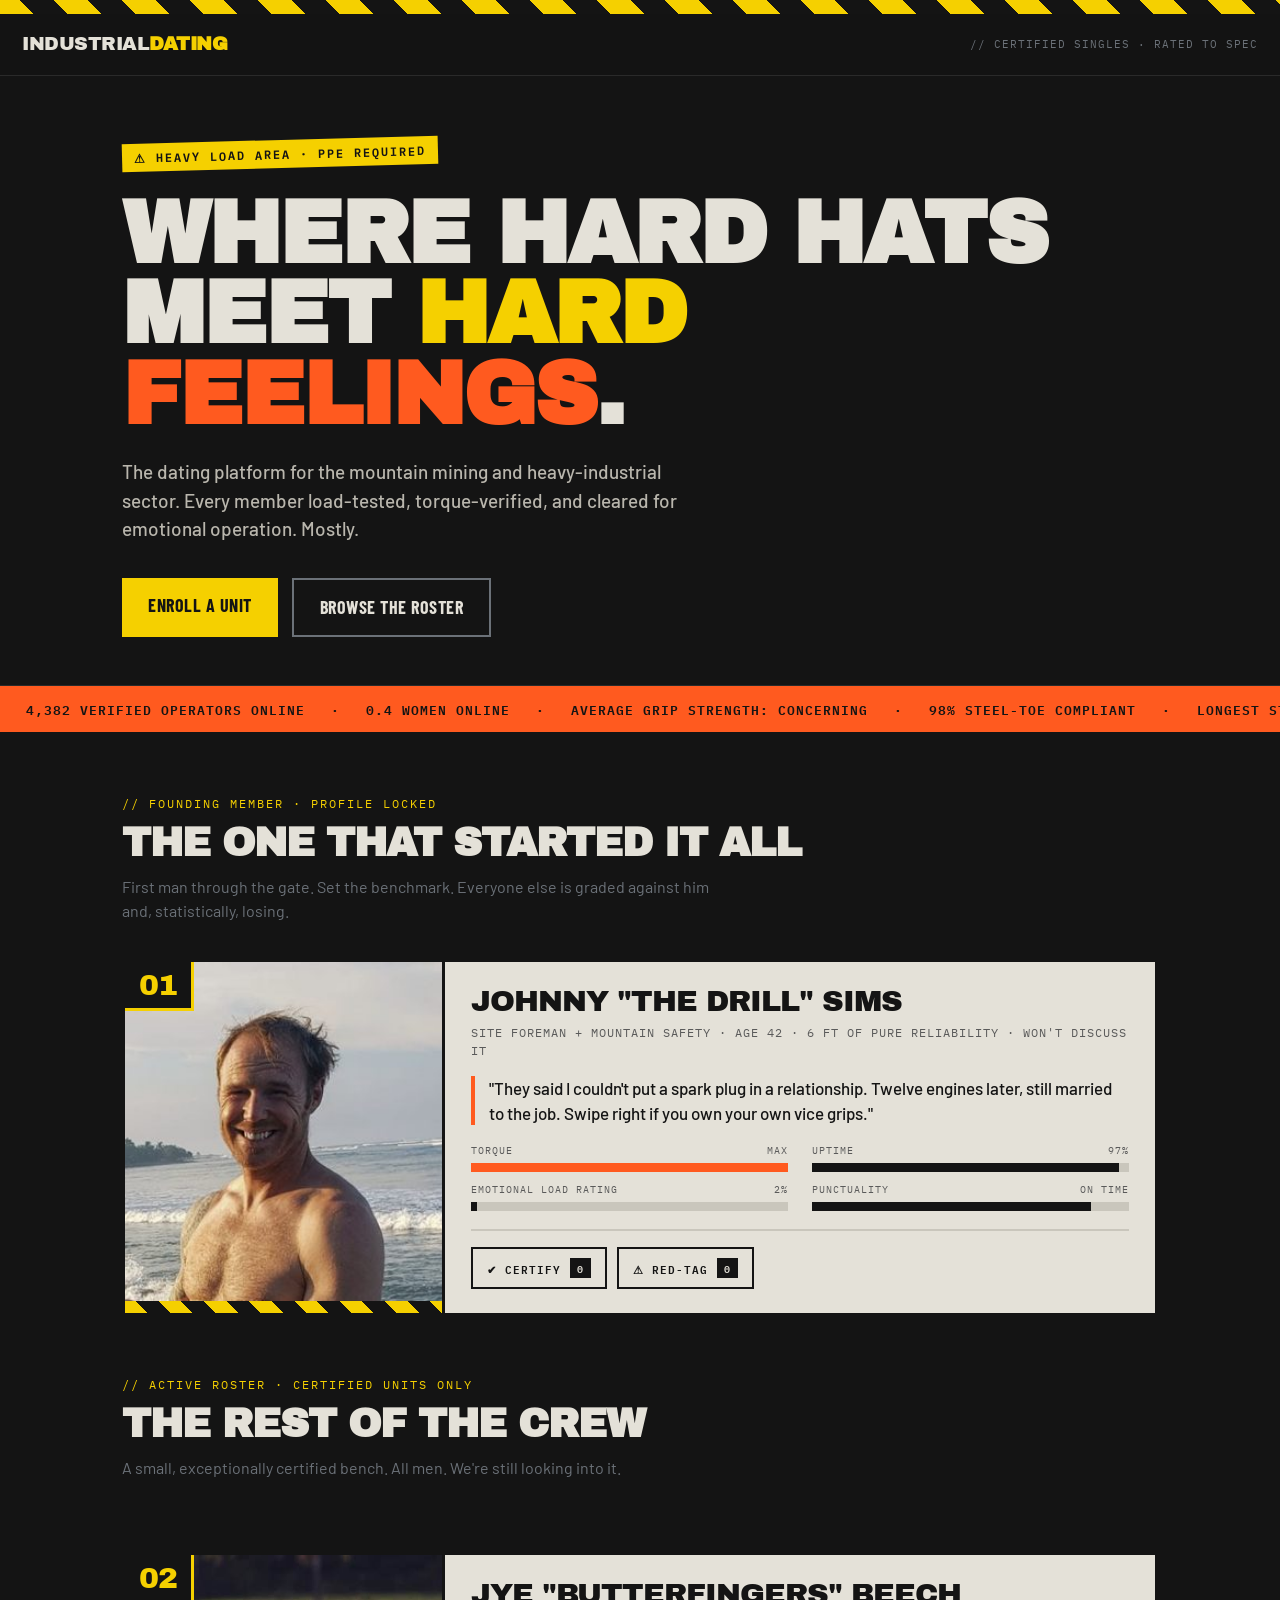
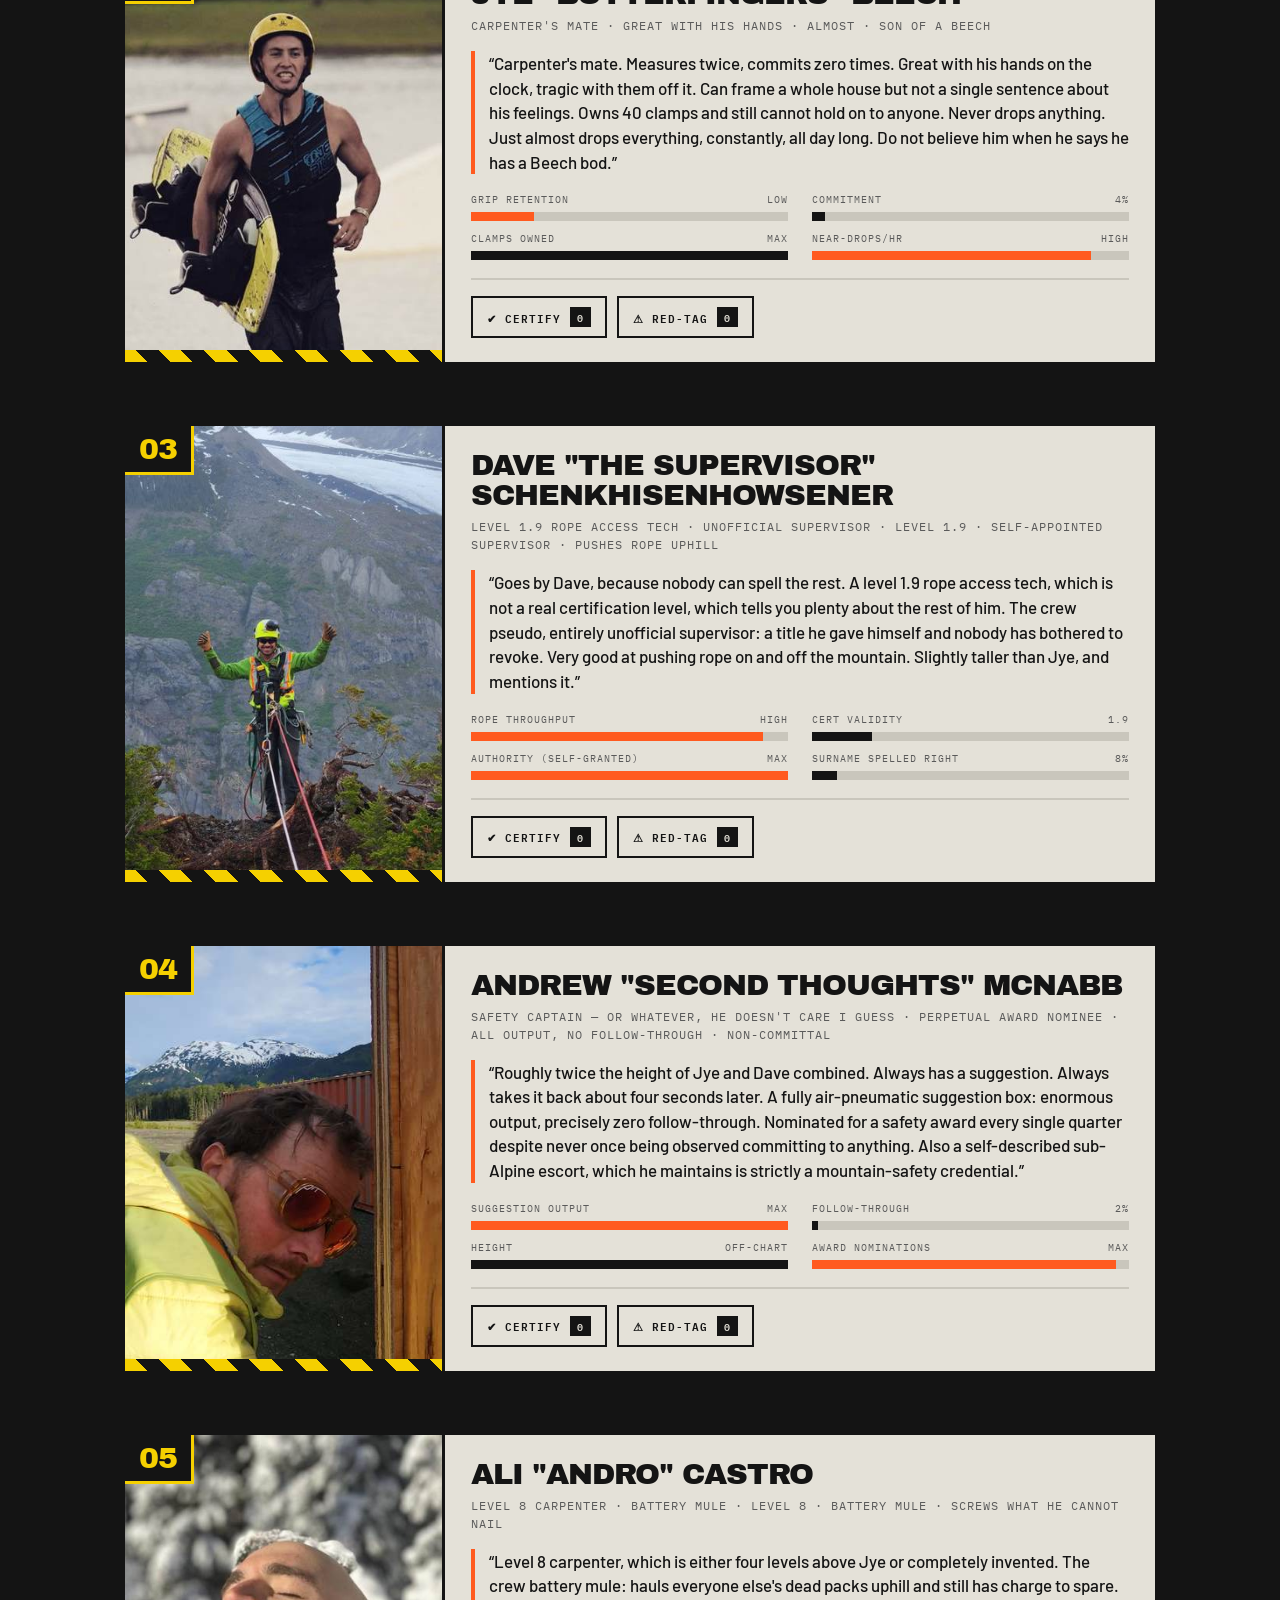
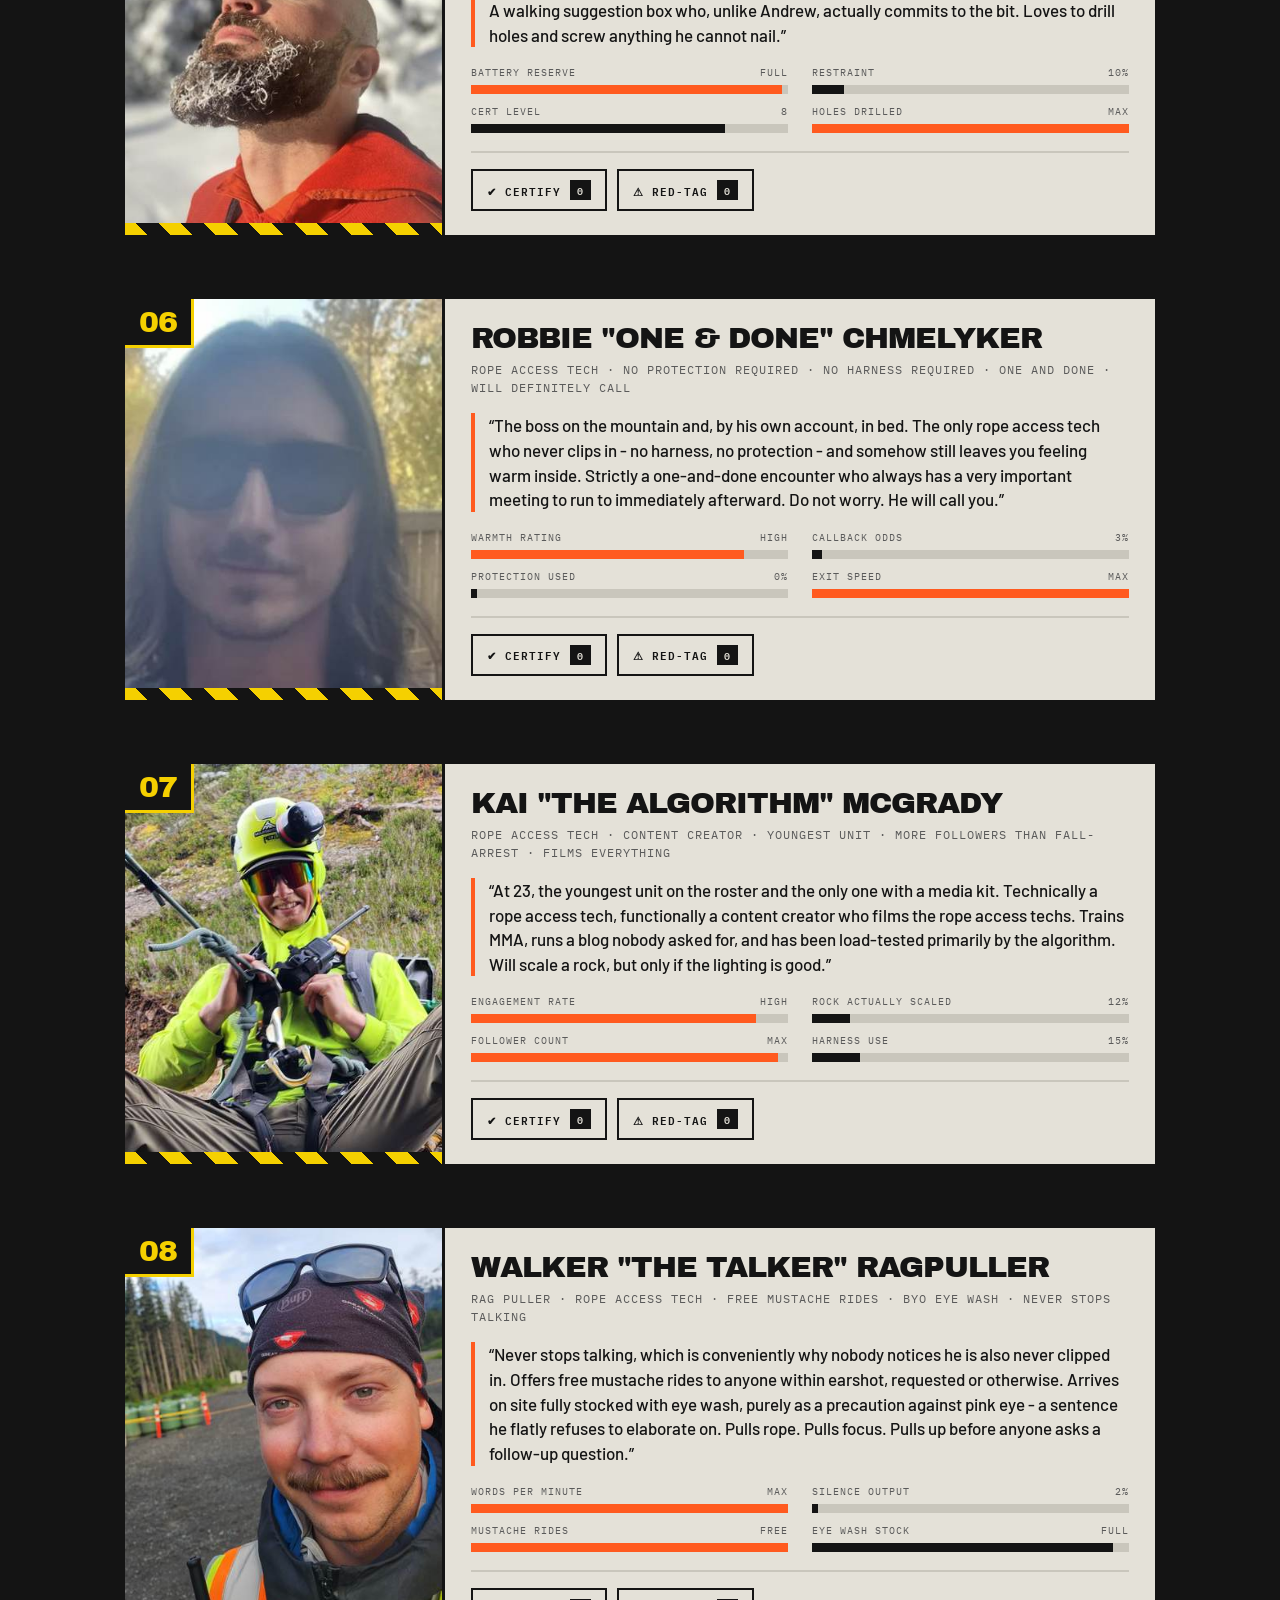
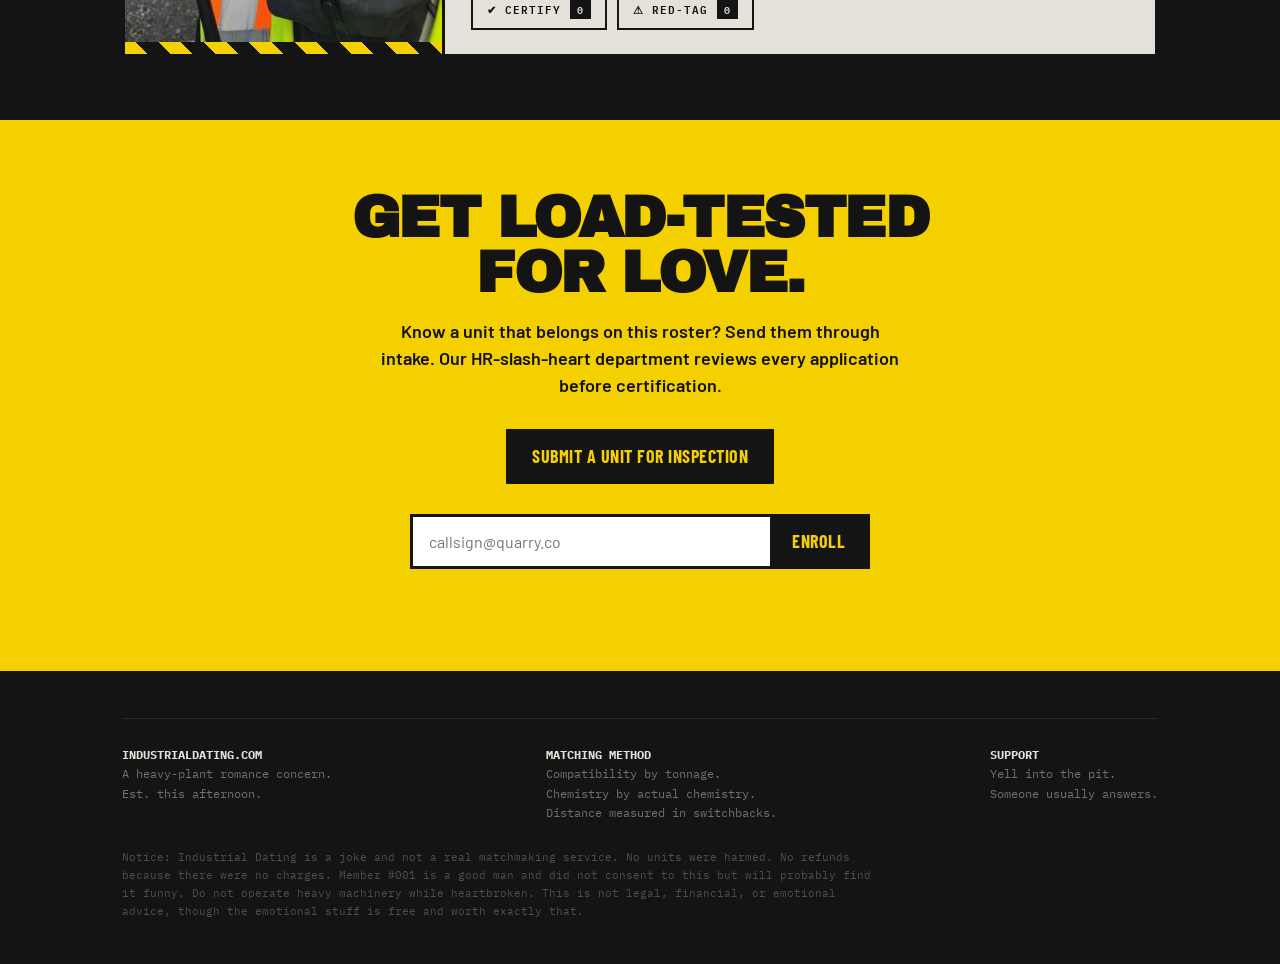
==== index.html @ d4cd3d24 "Scaffold Industrial Dating as a dynamic site Split the original single-file page into HTML/CSS/JS wi" ====
<!DOCTYPE html>
<html lang="en">
<head>
<meta charset="UTF-8">
<meta name="viewport" content="width=device-width, initial-scale=1.0">
<title>Industrial Dating — Love Rated for Heavy Loads</title>
<link rel="preconnect" href="https://fonts.googleapis.com">
<link rel="preconnect" href="https://fonts.gstatic.com" crossorigin>
<link href="https://fonts.googleapis.com/css2?family=Archivo+Black&family=Barlow+Condensed:wght@500;600;700&family=Barlow:wght@400;500;600&family=IBM+Plex+Mono:wght@400;500;600&display=swap" rel="stylesheet">
<link rel="stylesheet" href="css/style.css">
</head>
<body>

<div class="hazard"></div>

<nav>
  <a class="logo" href="index.html">INDUSTRIAL<b>DATING</b></a>
  <div class="navtag">// certified singles · rated to spec</div>
</nav>

<!-- HERO -->
<section class="hero">
  <div class="wrap">
    <span class="stamp">⚠ Heavy load area · PPE required</span>
    <h1>Where hard hats<br>meet <span class="y">hard</span> <span class="o">feelings</span>.</h1>
    <p class="sub">The dating platform for the mountain mining and heavy-industrial sector. Every member load-tested, torque-verified, and cleared for emotional operation. Mostly.</p>
    <div class="herobtns">
      <a href="submit.html" class="btn btn-y">Enroll a unit</a>
      <a href="#roster" class="btn btn-ghost">Browse the roster</a>
    </div>
  </div>
</section>

<!-- TICKER -->
<div class="ticker" aria-hidden="true">
  <div class="run">
    <span>4,382 verified operators online</span>·<span>0.4 women online</span>·<span>Average grip strength: concerning</span>·<span>98% steel-toe compliant</span>·<span>Longest streak between showers: 19 days</span>·<span>Beard hazard rating: elevated</span>·<span>4,382 verified operators online</span>·<span>0.4 women online</span>·<span>Average grip strength: concerning</span>·<span>98% steel-toe compliant</span>·<span>Longest streak between showers: 19 days</span>·<span>Beard hazard rating: elevated</span>·
  </div>
</div>

<!-- FEATURED -->
<section class="sec" id="roster">
  <div class="wrap">
    <div class="eyebrow">// Founding member · profile locked</div>
    <h2 class="sechead">The one that started it all</h2>
    <p class="seclead">First man through the gate. Set the benchmark. Everyone else is graded against him and, statistically, losing.</p>

    <div class="featured">
      <div class="cardno">01</div>
      <div class="photo">
        <img src="assets/img/johnny.jpg" alt="Johnny Sims, Member 001">
        <div class="cornerstripe"></div>
      </div>
      <div class="fbody">
        <div class="fname">Johnny "The Drill" Sims</div>
        <div class="fmeta">Site foreman + mountain safety · Age 42 · 6 ft of pure reliability · Won't discuss it</div>
        <p class="fquote">"They said I couldn't put a spark plug in a relationship. Twelve engines later, still married to the job. Swipe right if you own your own vice grips."</p>
        <div class="specs">
          <div class="spec">
            <label>Torque <span>MAX</span></label>
            <div class="bar"><i class="hi" style="width:100%"></i></div>
          </div>
          <div class="spec">
            <label>Uptime <span>97%</span></label>
            <div class="bar"><i style="width:97%"></i></div>
          </div>
          <div class="spec">
            <label>Emotional load rating <span>2%</span></label>
            <div class="bar"><i style="width:2%"></i></div>
          </div>
          <div class="spec">
            <label>Punctuality <span>ON TIME</span></label>
            <div class="bar"><i style="width:88%"></i></div>
          </div>
        </div>
        <div class="votebox" data-votekey="johnny-the-drill-sims"></div>
      </div>
    </div>
  </div>
</section>

<!-- ROSTER -->
<section class="sec" style="padding-top:0">
  <div class="wrap">
    <div class="eyebrow">// Active roster · certified units only</div>
    <h2 class="sechead">The rest of the crew</h2>
    <p class="seclead">A small, exceptionally certified bench. All men. We're still looking into it.</p>

    <div class="featstack" id="crew">
      <!-- cards rendered by js/app.js: crew-submitted units first, then the founding bench -->
    </div>
  </div>
</section>

<!-- CTA -->
<section class="cta" id="signup">
  <h2>Get load-tested<br>for love.</h2>
  <p>Know a unit that belongs on this roster? Send them through intake. Our HR-slash-heart department reviews every application before certification.</p>
  <div class="herobtns" style="justify-content:center;margin-top:0">
    <a href="submit.html" class="btn" style="background:var(--black);color:var(--hiviz)">Submit a unit for inspection</a>
  </div>
  <div class="form" style="margin-top:30px">
    <input id="email" type="email" placeholder="callsign@quarry.co" aria-label="Your email">
    <button id="enrollBtn" type="button">Enroll</button>
  </div>
  <div class="finemsg" id="finemsg"></div>
</section>

<!-- FOOTER -->
<footer>
  <div class="wrap">
    <div class="cols">
      <div><b>INDUSTRIALDATING.COM</b><br>A heavy-plant romance concern.<br>Est. this afternoon.</div>
      <div><b>MATCHING METHOD</b><br>Compatibility by tonnage.<br>Chemistry by actual chemistry.<br>Distance measured in switchbacks.</div>
      <div><b>SUPPORT</b><br>Yell into the pit.<br>Someone usually answers.</div>
    </div>
    <p class="osha">Notice: Industrial Dating is a joke and not a real matchmaking service. No units were harmed. No refunds because there were no charges. Member #001 is a good man and did not consent to this but will probably find it funny. Do not operate heavy machinery while heartbroken. This is not legal, financial, or emotional advice, though the emotional stuff is free and worth exactly that.</p>
  </div>
</footer>

<script src="js/config.js"></script>
<script src="js/app.js"></script>
</body>
</html>
---- css/style.css ----
/* =====================================================================
   INDUSTRIAL DATING — stylesheet
   Extracted from the original single-file page. One theme, one file.
   ===================================================================== */

:root{
  --black:#141414;
  --panel:#1c1c1c;
  --hiviz:#f5d000;
  --orange:#ff5a1f;
  --steel:#6b7178;
  --concrete:#e4e1d8;
  --red:#d8261c;
  --line:#2a2a2a;
}
*{margin:0;padding:0;box-sizing:border-box}
html{scroll-behavior:smooth}
body{
  background:var(--black);
  color:var(--concrete);
  font-family:'Barlow',sans-serif;
  line-height:1.5;
  -webkit-font-smoothing:antialiased;
}
.hazard{
  height:14px;
  background:repeating-linear-gradient(45deg,var(--hiviz) 0 24px,var(--black) 24px 48px);
}
.wrap{max-width:1080px;margin:0 auto;padding:0 22px}

/* NAV */
nav{
  display:flex;align-items:center;justify-content:space-between;
  padding:16px 22px;border-bottom:1px solid var(--line);
  position:sticky;top:0;background:rgba(20,20,20,.94);backdrop-filter:blur(6px);z-index:20;
}
.logo{font-family:'Archivo Black';font-size:19px;letter-spacing:-.5px;color:var(--concrete);text-transform:uppercase;text-decoration:none}
.logo b{color:var(--hiviz)}
.navtag{font-family:'IBM Plex Mono';font-size:11px;color:var(--steel);text-transform:uppercase;letter-spacing:1px}
@media(max-width:560px){.navtag{display:none}}

/* HERO */
.hero{padding:64px 0 48px;border-bottom:1px solid var(--line);position:relative;overflow:hidden}
.stamp{
  display:inline-block;font-family:'IBM Plex Mono';font-size:12px;font-weight:600;
  letter-spacing:2px;text-transform:uppercase;color:var(--black);background:var(--hiviz);
  padding:5px 12px;margin-bottom:26px;transform:rotate(-1.5deg);
}
h1{
  font-family:'Archivo Black';
  font-size:clamp(42px,8.5vw,88px);
  line-height:.92;letter-spacing:-2px;text-transform:uppercase;color:var(--concrete);
}
h1 .y{color:var(--hiviz)}
h1 .o{color:var(--orange)}
.sub{
  max-width:560px;margin-top:22px;font-size:19px;color:#b9b6ad;font-weight:500;
}
.herobtns{margin-top:34px;display:flex;gap:14px;flex-wrap:wrap}
.btn{
  font-family:'Barlow Condensed';font-weight:700;font-size:18px;letter-spacing:.5px;
  text-transform:uppercase;padding:14px 26px;border:none;cursor:pointer;text-decoration:none;
  display:inline-block;transition:transform .08s ease;
}
.btn:active{transform:translateY(2px)}
.btn-y{background:var(--hiviz);color:var(--black)}
.btn-ghost{background:transparent;color:var(--concrete);border:2px solid var(--steel)}

/* TICKER */
.ticker{background:var(--orange);color:var(--black);overflow:hidden;white-space:nowrap;padding:11px 0;border-bottom:3px solid var(--black)}
.ticker .run{display:inline-block;font-family:'IBM Plex Mono';font-weight:600;font-size:13px;letter-spacing:1px;text-transform:uppercase;animation:scroll 26s linear infinite}
.ticker span{margin:0 26px}
@keyframes scroll{from{transform:translateX(0)}to{transform:translateX(-50%)}}

/* SECTION HEADERS */
.sec{padding:60px 0}
.eyebrow{font-family:'IBM Plex Mono';font-size:12px;letter-spacing:2px;text-transform:uppercase;color:var(--hiviz);margin-bottom:10px}
.sechead{font-family:'Archivo Black';font-size:clamp(26px,4vw,40px);text-transform:uppercase;letter-spacing:-1px;line-height:1;color:var(--concrete)}
.seclead{color:var(--steel);margin-top:12px;max-width:600px;font-size:16px}

/* PROFILE CARDS */
.featured{
  margin-top:36px;background:var(--concrete);color:var(--black);
  display:grid;grid-template-columns:320px 1fr;gap:0;
  border:3px solid var(--black);position:relative;
}
.cardno{position:absolute;top:0;left:0;z-index:6;font-family:'Archivo Black';font-size:30px;line-height:1;color:var(--hiviz);background:var(--black);padding:8px 14px;letter-spacing:-1px;border-right:3px solid var(--hiviz);border-bottom:3px solid var(--hiviz)}
.membernum{
  position:absolute;top:0;right:0;
  font-family:'IBM Plex Mono';font-weight:600;font-size:11px;letter-spacing:2px;
  background:var(--red);color:#fff;padding:6px 12px;z-index:6;
}
.featstack{display:flex;flex-direction:column;gap:22px;margin-top:36px}
.photo-none{display:flex;align-items:center;justify-content:center;background:var(--steel);border-right:3px solid var(--black)}
.photo-none span{font-family:'Archivo Black';font-size:64px;color:var(--black)}
.photo{position:relative;border-right:3px solid var(--black);background:#000}
.photo img{width:100%;height:100%;object-fit:cover;display:block;aspect-ratio:1/1}
.photo .cornerstripe{position:absolute;left:0;bottom:0;width:100%;height:12px;
  background:repeating-linear-gradient(45deg,var(--hiviz) 0 16px,var(--black) 16px 32px)}
.fbody{padding:24px 26px}
.fname{font-family:'Archivo Black';font-size:30px;text-transform:uppercase;letter-spacing:-1px;line-height:1;overflow-wrap:break-word;word-break:break-word}
.fmeta{font-family:'IBM Plex Mono';font-size:12px;color:#5a5a5a;margin:8px 0 16px;text-transform:uppercase;letter-spacing:1px}
.fquote{font-size:17px;font-weight:500;line-height:1.45;border-left:4px solid var(--orange);padding-left:14px;margin-bottom:18px}
.specs{display:grid;grid-template-columns:1fr 1fr;gap:10px 24px}
.spec{display:flex;flex-direction:column;gap:5px}
.spec label{font-family:'IBM Plex Mono';font-size:10px;letter-spacing:1px;text-transform:uppercase;color:#5a5a5a;display:flex;justify-content:space-between}
.bar{height:9px;background:#c9c6bc;position:relative;overflow:hidden}
.bar i{position:absolute;left:0;top:0;height:100%;background:var(--black)}
.bar i.hi{background:var(--orange)}
@media(max-width:640px){
  .featstack{gap:18px;margin-top:26px}
  .featured{grid-template-columns:1fr}
  .photo{border-right:none;border-bottom:3px solid var(--black)}
  .photo img{height:auto;aspect-ratio:1/1;max-height:none}
  .fbody{padding:18px 16px}
  .fname{font-size:22px}
  .fmeta{font-size:11px;margin:8px 0 14px}
  .fquote{font-size:15px}
  .specs{grid-template-columns:1fr;gap:11px}
  .cardno{font-size:24px;padding:6px 11px}
}

/* VOTING — certify / red-tag a unit */
.votebox{display:flex;align-items:center;gap:10px;margin-top:18px;padding-top:16px;border-top:2px solid #c9c6bc;flex-wrap:wrap}
.vbtn{
  font-family:'IBM Plex Mono';font-size:11px;font-weight:600;letter-spacing:1px;text-transform:uppercase;
  padding:9px 14px;border:2px solid var(--black);background:transparent;color:var(--black);
  cursor:pointer;display:inline-flex;gap:9px;align-items:center;transition:transform .08s ease;
}
.vbtn:active{transform:translateY(1px)}
.vbtn:hover:not(:disabled).vbtn-cert{background:var(--hiviz)}
.vbtn:hover:not(:disabled).vbtn-tag{background:var(--red);color:#fff}
.vbtn.voted{cursor:default}
.vbtn.voted.vbtn-cert{background:var(--hiviz)}
.vbtn.voted.vbtn-tag{background:var(--red);color:#fff}
.vbtn:disabled:not(.voted){opacity:.45;cursor:default}
.vbtn .n{background:var(--black);color:var(--concrete);padding:1px 7px;font-size:10px}
.votenote{font-family:'IBM Plex Mono';font-size:10px;color:#5a5a5a;text-transform:uppercase;letter-spacing:1px}

/* CTA */
.cta{background:var(--hiviz);color:var(--black);text-align:center;padding:70px 22px;border-top:3px solid var(--black);border-bottom:3px solid var(--black)}
.cta h2{font-family:'Archivo Black';font-size:clamp(30px,6vw,58px);text-transform:uppercase;letter-spacing:-1.5px;line-height:.95}
.cta p{max-width:520px;margin:18px auto 30px;font-weight:600;font-size:18px}
.form{max-width:460px;margin:0 auto;display:flex;gap:0;border:3px solid var(--black)}
.form input{flex:1;border:none;padding:15px 16px;font-family:'Barlow';font-size:16px;background:#fff;color:var(--black);min-width:0}
.form input:focus{outline:3px solid var(--orange);outline-offset:-3px}
.form button{background:var(--black);color:var(--hiviz);border:none;padding:0 22px;font-family:'Barlow Condensed';font-weight:700;font-size:18px;text-transform:uppercase;cursor:pointer;letter-spacing:.5px}
.finemsg{margin-top:16px;font-family:'IBM Plex Mono';font-size:12px;color:#3d3d00;min-height:16px}

/* SUBMIT PAGE — the intake form */
.formpage{max-width:660px;margin:0 auto;padding:54px 22px 90px}
.formcard{margin-top:34px;background:var(--concrete);color:var(--black);border:3px solid var(--black);padding:28px 26px;position:relative}
.formcard .membernum{z-index:2}
.field{display:flex;flex-direction:column;gap:7px;margin-bottom:22px}
.field label{font-family:'IBM Plex Mono';font-size:11px;font-weight:600;letter-spacing:1.5px;text-transform:uppercase;color:#3a3a3a}
.field label em{font-style:normal;color:var(--red)}
.field input[type=text],.field textarea{
  border:2px solid var(--black);background:#fff;color:var(--black);
  font-family:'Barlow';font-size:16px;padding:12px 13px;width:100%;
}
.field textarea{min-height:120px;resize:vertical}
.field input:focus,.field textarea:focus{outline:3px solid var(--orange);outline-offset:-3px}
.field .hint{font-family:'IBM Plex Mono';font-size:10.5px;color:#5a5a5a;letter-spacing:.3px}
.field input[type=file]{font-family:'IBM Plex Mono';font-size:12px;padding:10px;border:2px dashed var(--black);background:#fff;width:100%}
.hp{position:absolute;left:-9999px;top:-9999px;height:1px;width:1px;overflow:hidden}
.formmsg{margin-top:14px;font-family:'IBM Plex Mono';font-size:12.5px;min-height:18px;color:var(--red)}
.submitok{margin-top:34px;background:var(--concrete);color:var(--black);border:3px solid var(--black);padding:34px 28px;text-align:center}
.submitok .bigstamp{display:inline-block;font-family:'Archivo Black';font-size:clamp(22px,4vw,34px);text-transform:uppercase;letter-spacing:-1px;background:var(--hiviz);border:3px solid var(--black);padding:10px 18px;transform:rotate(-2deg)}
.submitok p{margin-top:20px;font-weight:500;font-size:16px;max-width:440px;margin-left:auto;margin-right:auto}
.submitok .mono{font-family:'IBM Plex Mono';font-size:11px;color:#5a5a5a;text-transform:uppercase;letter-spacing:1px;margin-top:16px}

/* FOOTER */
footer{padding:44px 0;font-family:'IBM Plex Mono';font-size:11.5px;color:var(--steel);line-height:1.7}
footer .cols{display:flex;justify-content:space-between;gap:30px;flex-wrap:wrap;border-top:1px solid var(--line);padding-top:26px}
footer b{color:var(--concrete)}
.osha{margin-top:26px;font-size:10.5px;color:#4a4f54;max-width:760px}

:focus-visible{outline:3px solid var(--orange);outline-offset:2px}
@media(prefers-reduced-motion:reduce){.ticker .run{animation:none}}
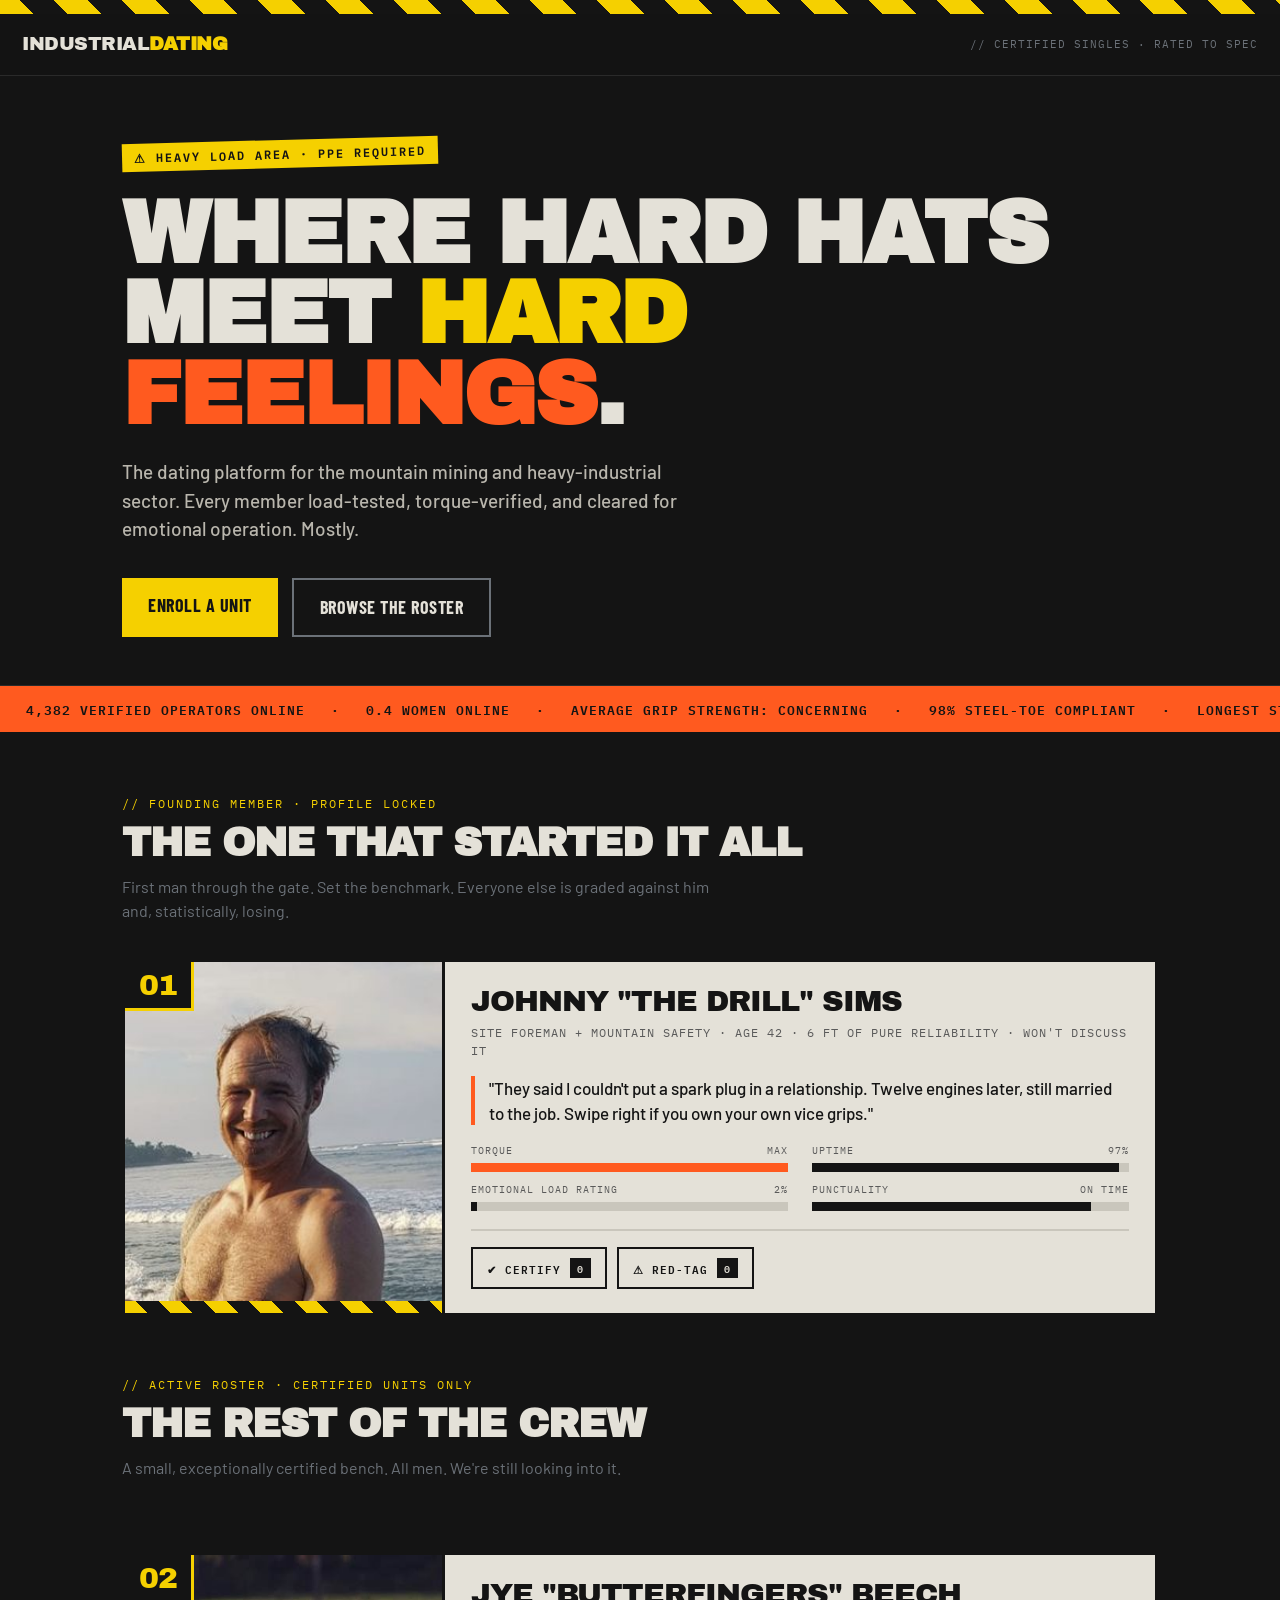
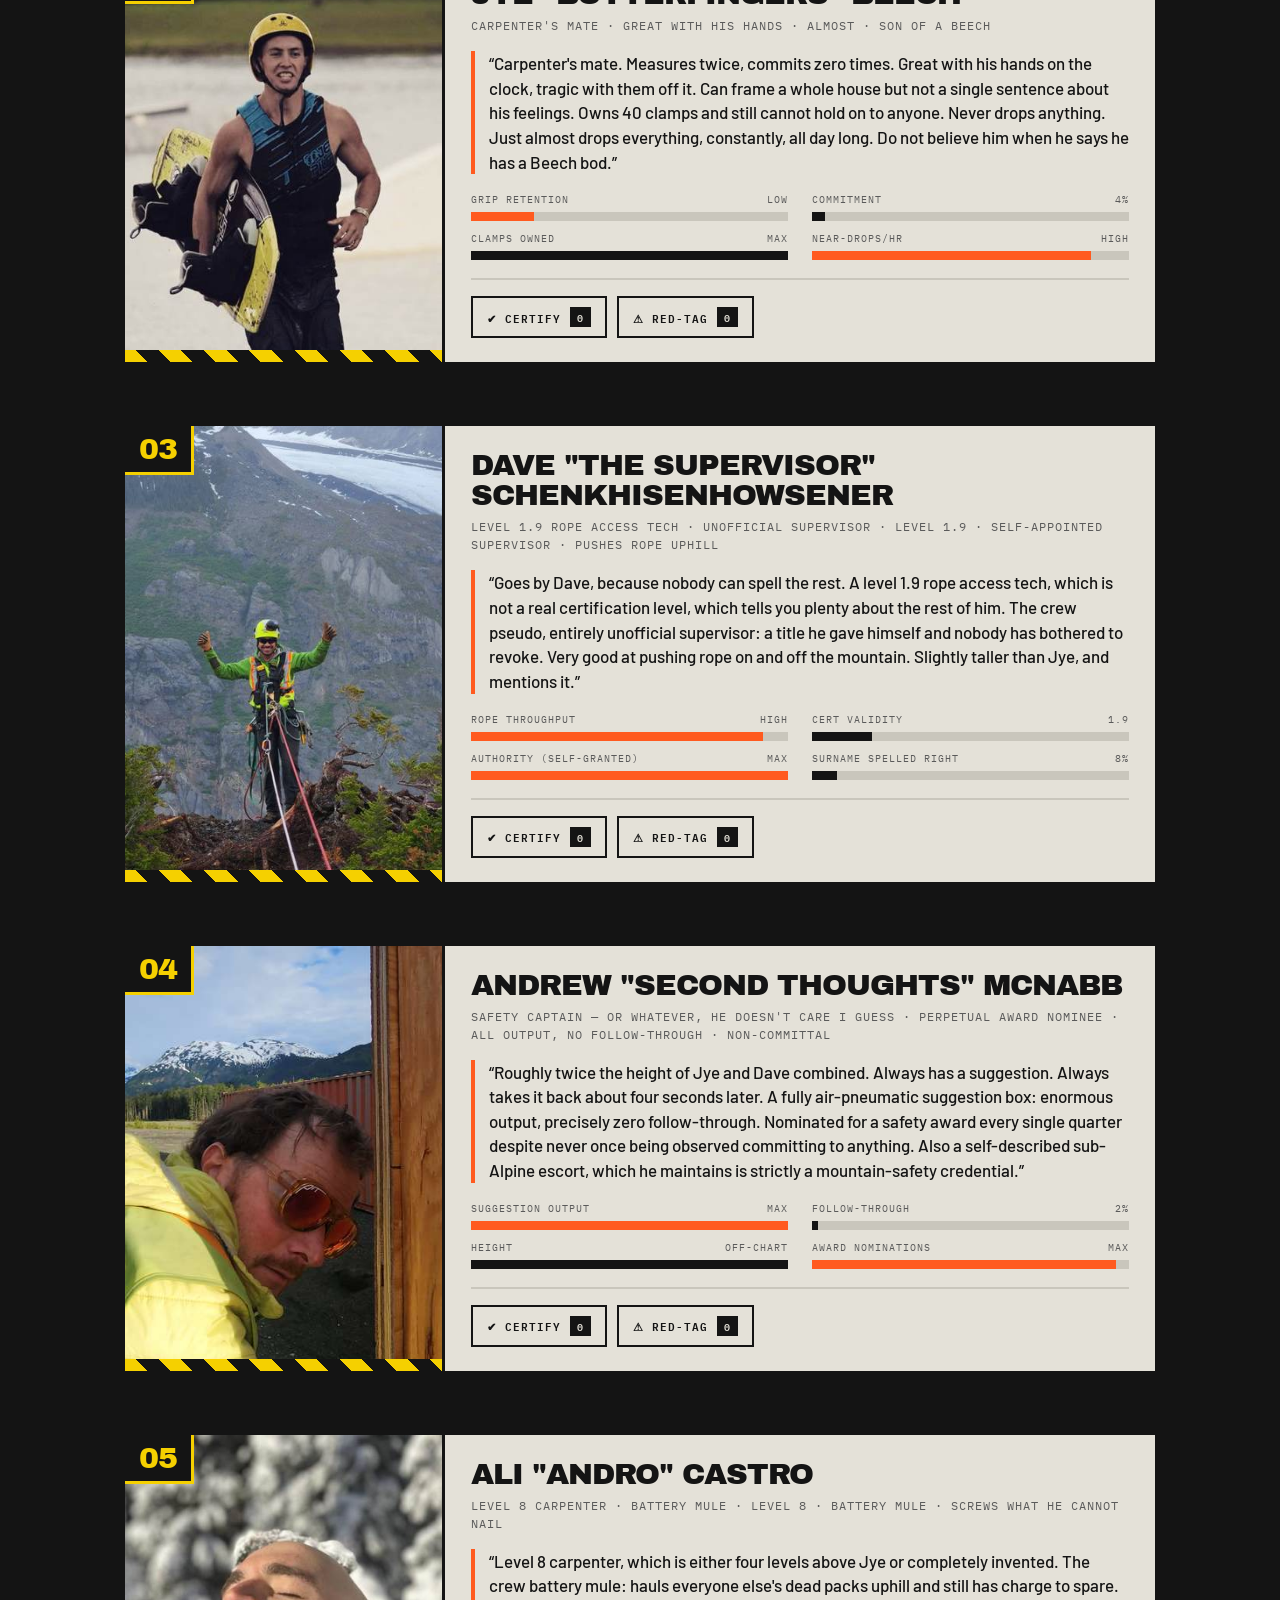
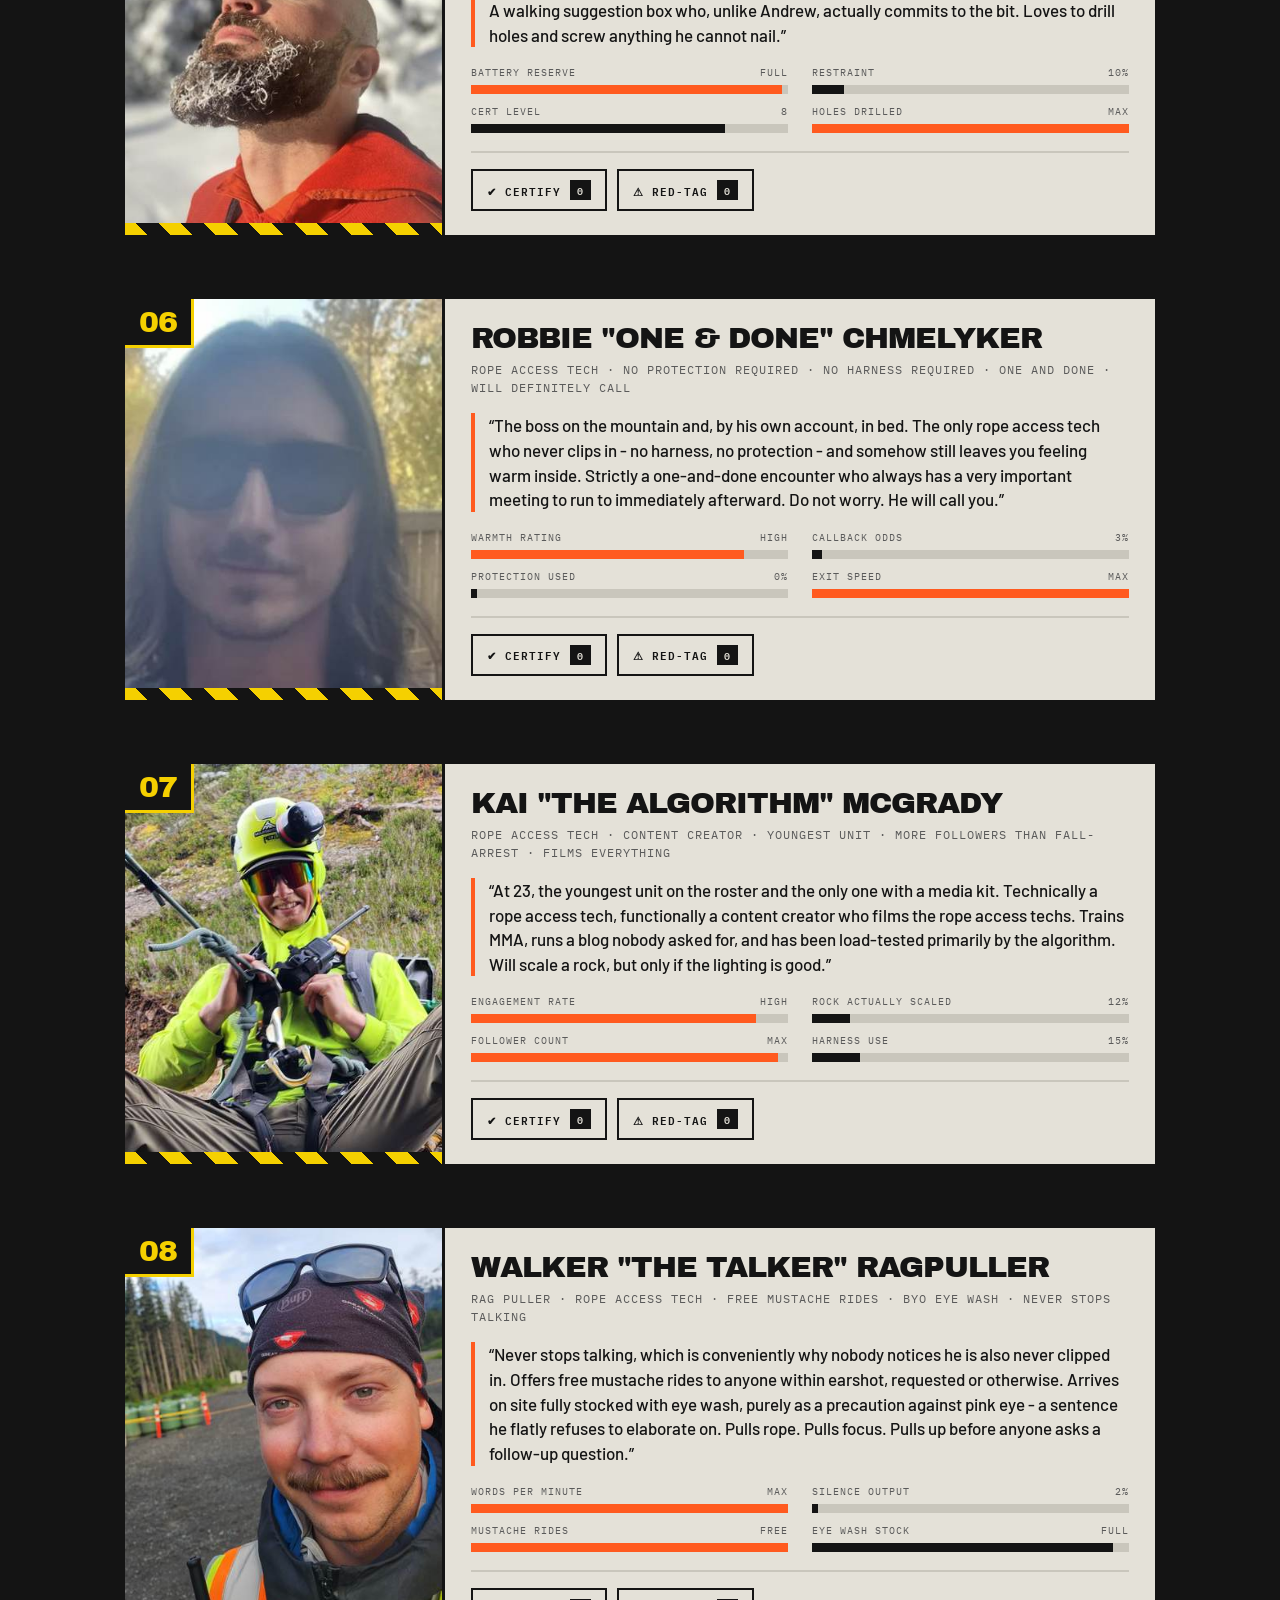
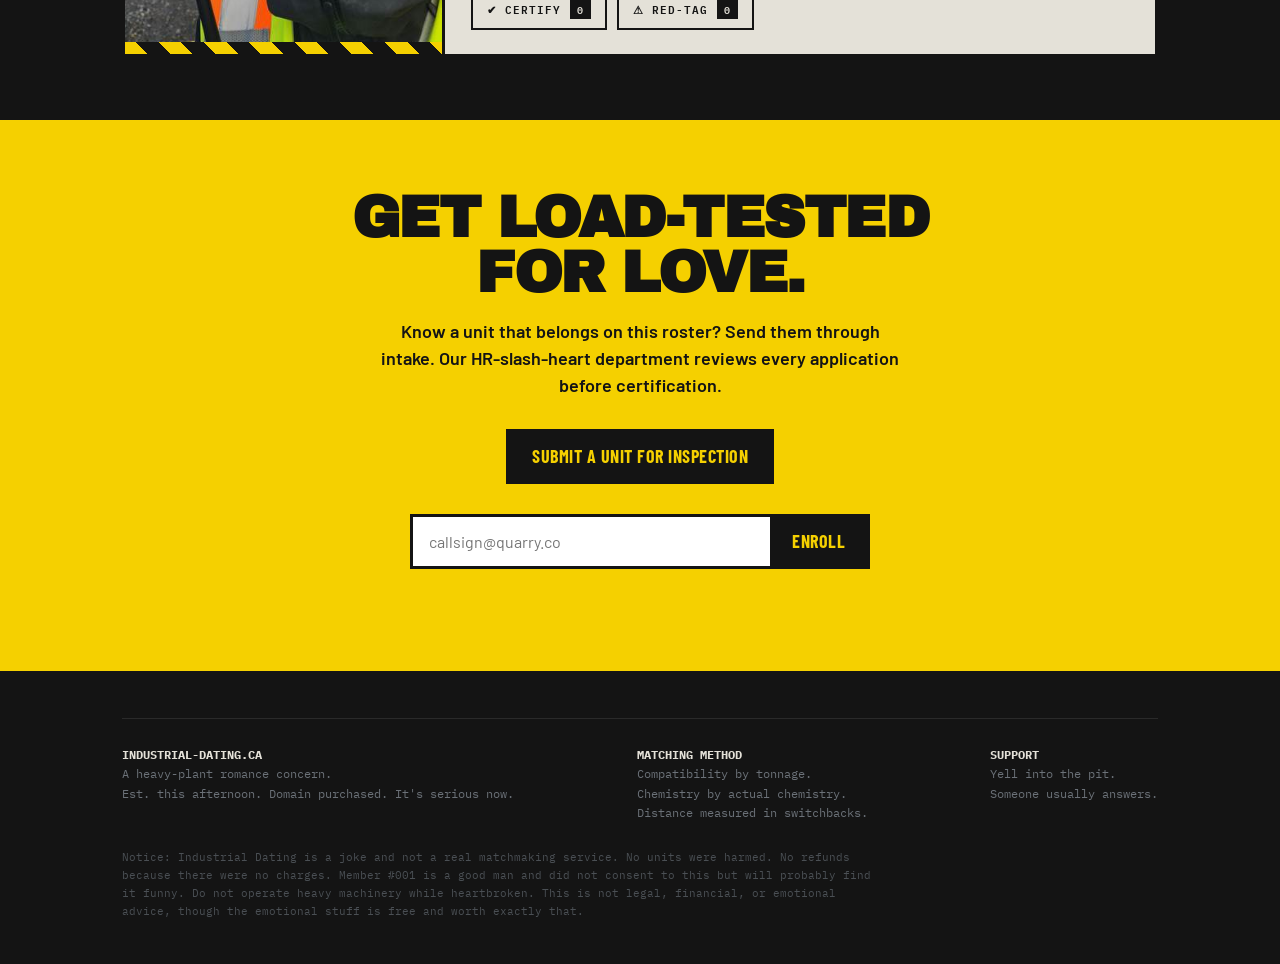
==== commit 3269c660: "Canonical domain is industrial-dating.ca (apex) The www subdomain wasn't attachable in the Workers c" ====
--- a/index.html
+++ b/index.html
@@ -4,6 +4,14 @@
 <meta charset="UTF-8">
 <meta name="viewport" content="width=device-width, initial-scale=1.0">
 <title>Industrial Dating — Love Rated for Heavy Loads</title>
+<meta name="description" content="The dating platform for the mountain mining and heavy-industrial sector. Every member load-tested, torque-verified, and cleared for emotional operation. Mostly.">
+<link rel="canonical" href="https://industrial-dating.ca/">
+<meta property="og:type" content="website">
+<meta property="og:url" content="https://industrial-dating.ca/">
+<meta property="og:title" content="Industrial Dating — Love Rated for Heavy Loads">
+<meta property="og:description" content="Where hard hats meet hard feelings. Every member load-tested, torque-verified, and cleared for emotional operation. Mostly.">
+<meta property="og:image" content="https://industrial-dating.ca/assets/img/johnny.jpg">
+<meta name="twitter:card" content="summary_large_image">
 <link rel="preconnect" href="https://fonts.googleapis.com">
 <link rel="preconnect" href="https://fonts.gstatic.com" crossorigin>
 <link href="https://fonts.googleapis.com/css2?family=Archivo+Black&family=Barlow+Condensed:wght@500;600;700&family=Barlow:wght@400;500;600&family=IBM+Plex+Mono:wght@400;500;600&display=swap" rel="stylesheet">
@@ -110,7 +118,7 @@
 <footer>
   <div class="wrap">
     <div class="cols">
-      <div><b>INDUSTRIALDATING.COM</b><br>A heavy-plant romance concern.<br>Est. this afternoon.</div>
+      <div><b>INDUSTRIAL-DATING.CA</b><br>A heavy-plant romance concern.<br>Est. this afternoon. Domain purchased. It's serious now.</div>
       <div><b>MATCHING METHOD</b><br>Compatibility by tonnage.<br>Chemistry by actual chemistry.<br>Distance measured in switchbacks.</div>
       <div><b>SUPPORT</b><br>Yell into the pit.<br>Someone usually answers.</div>
     </div>
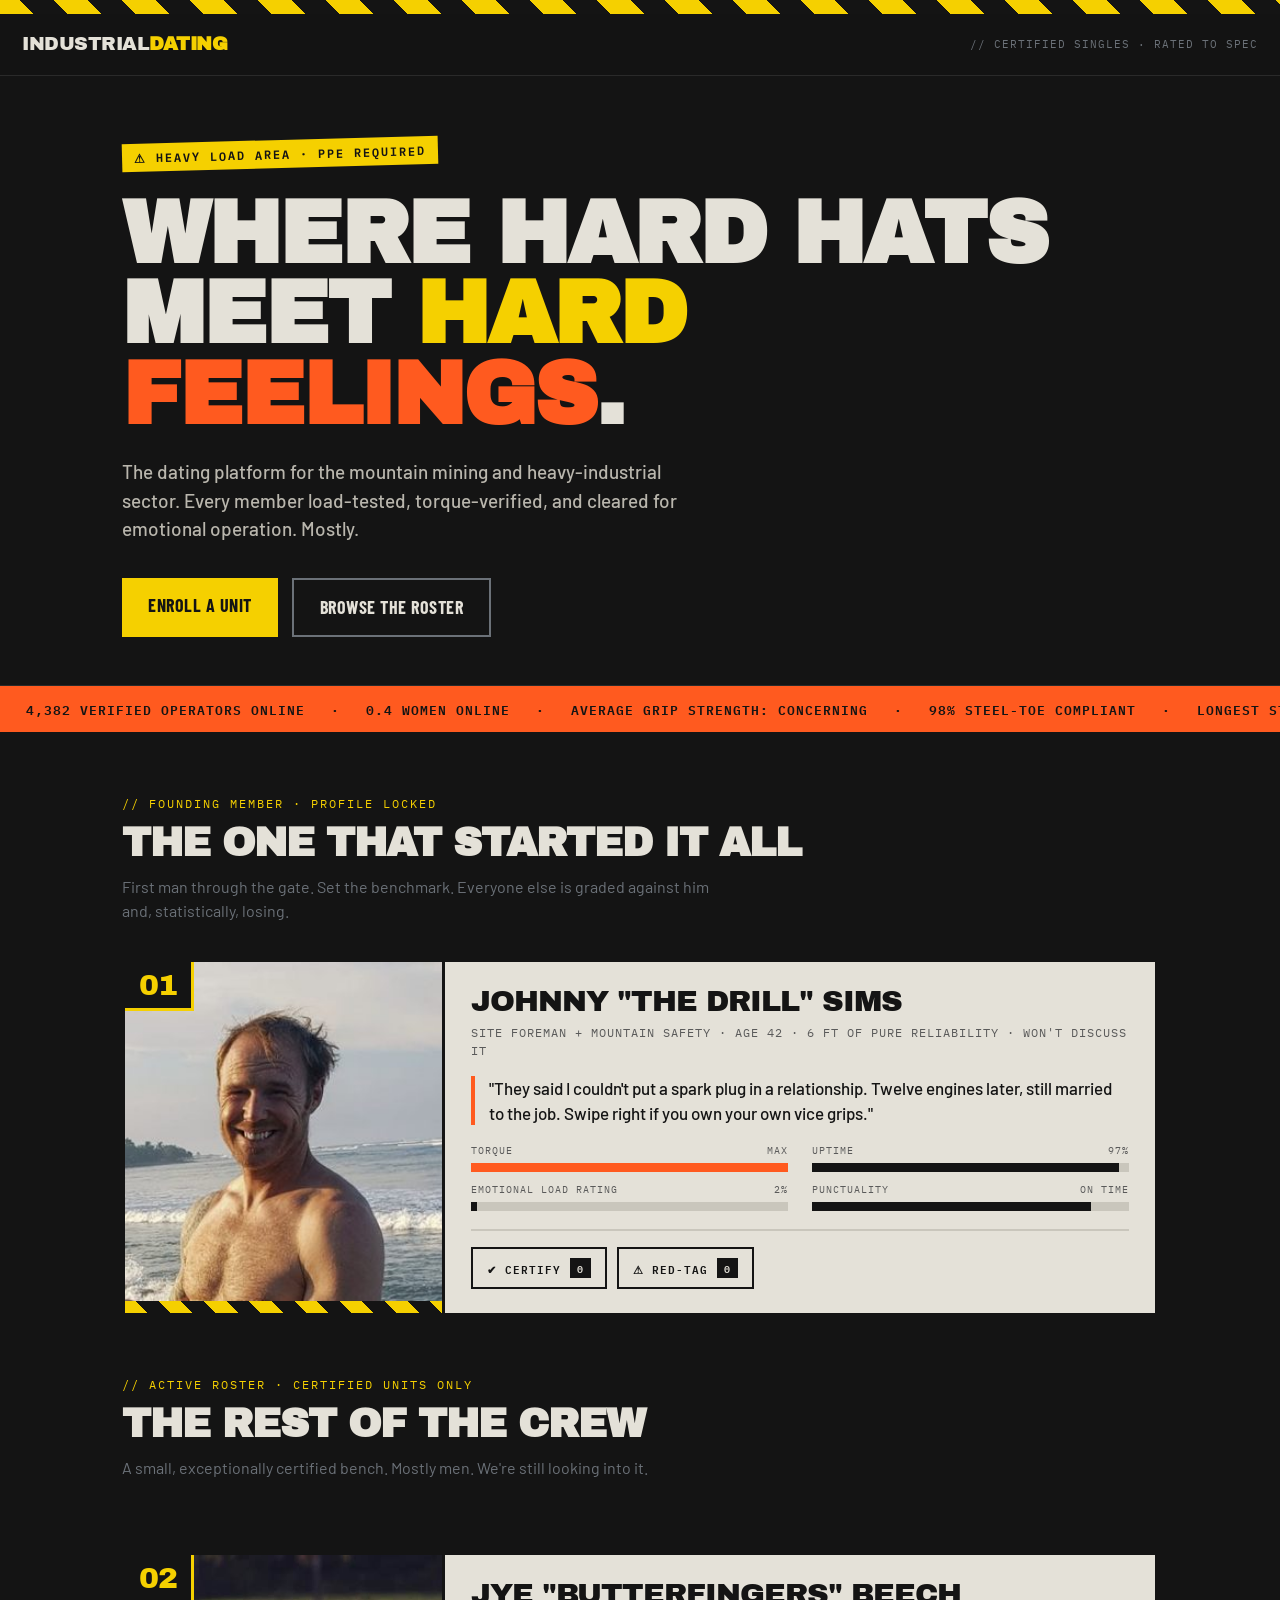
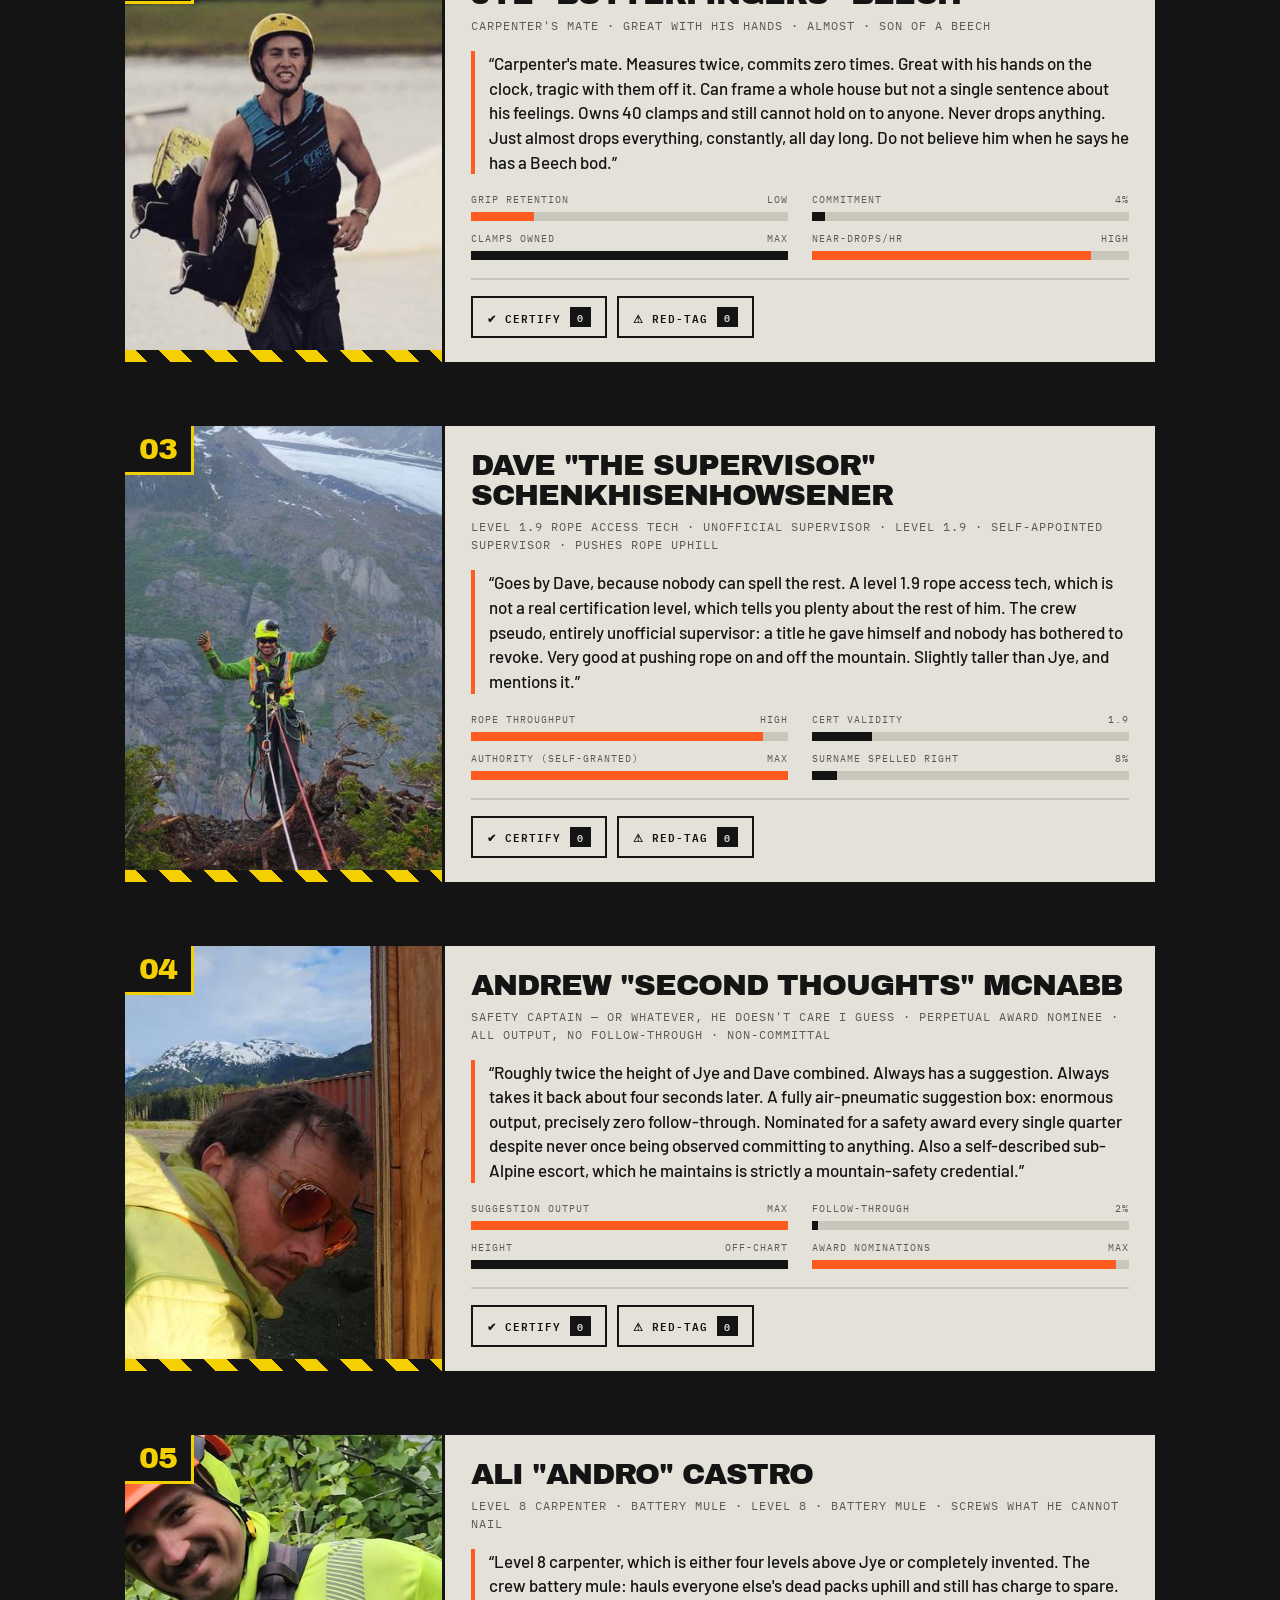
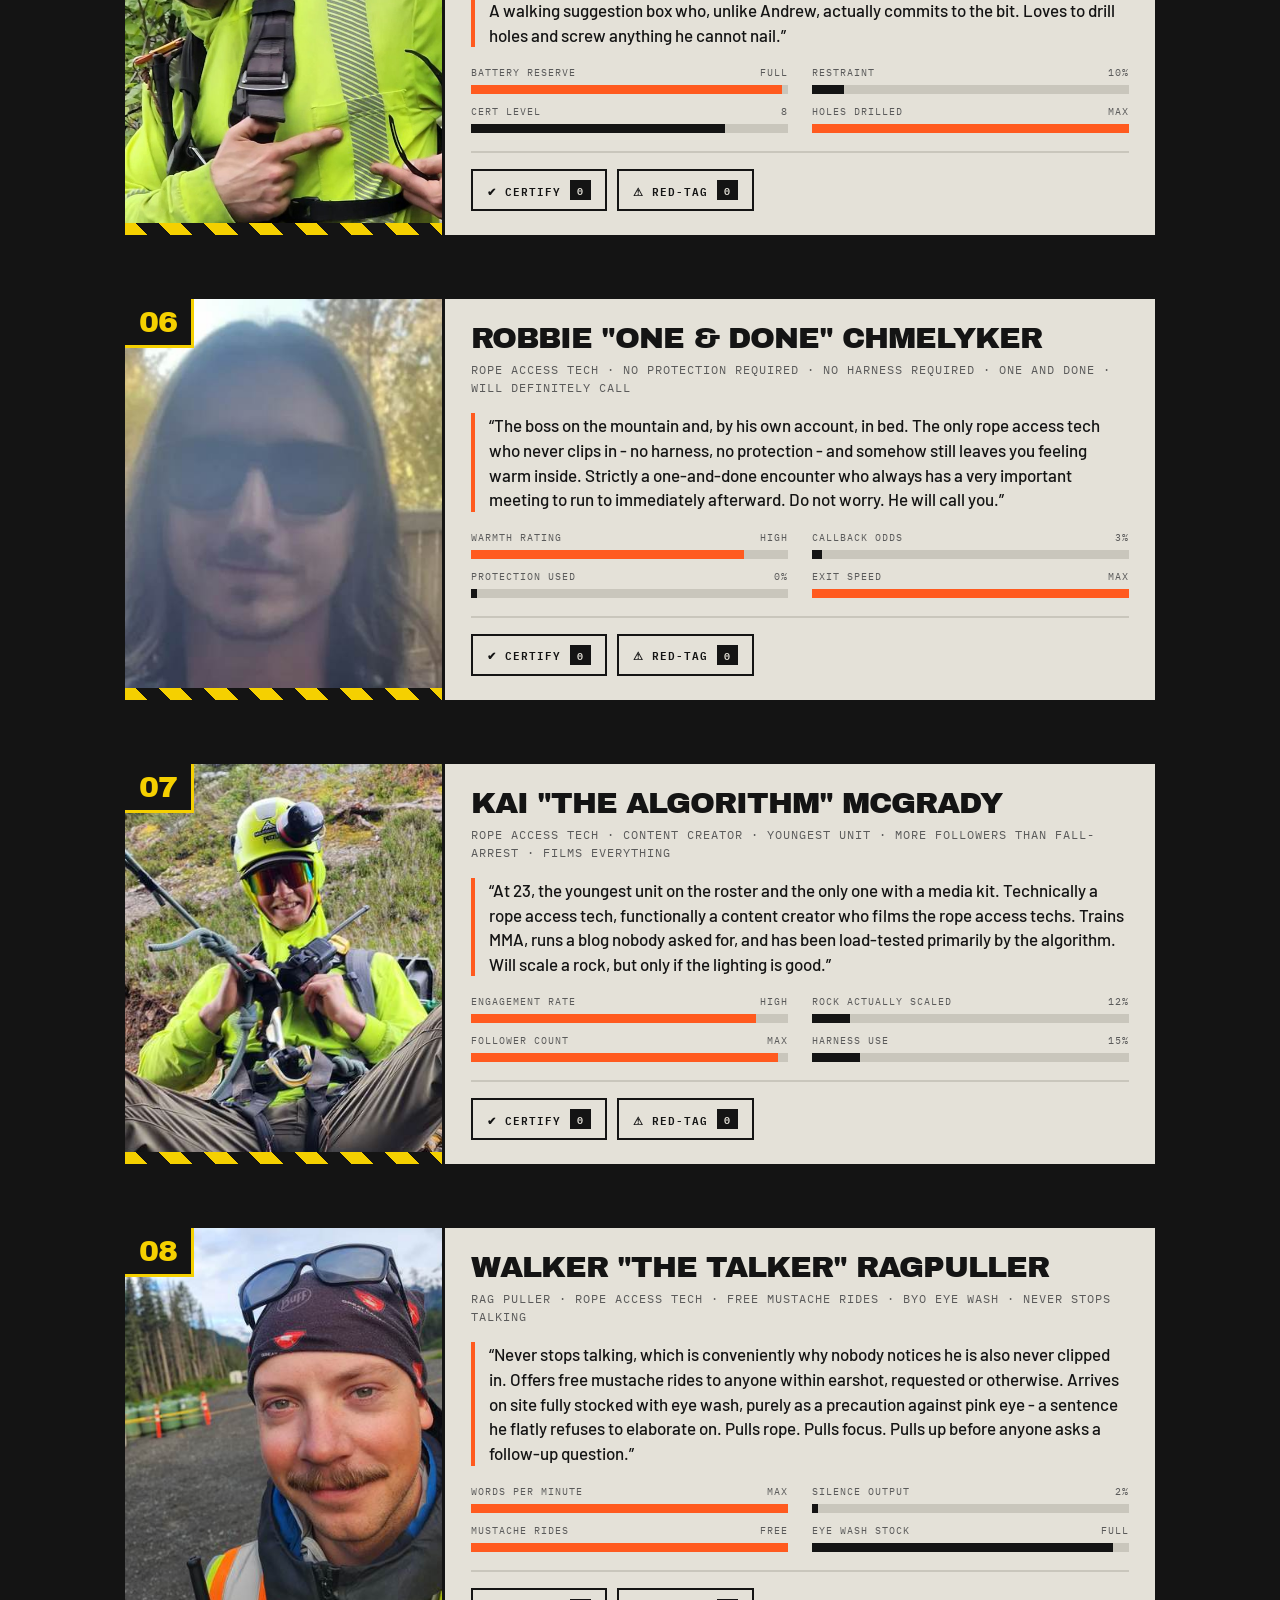
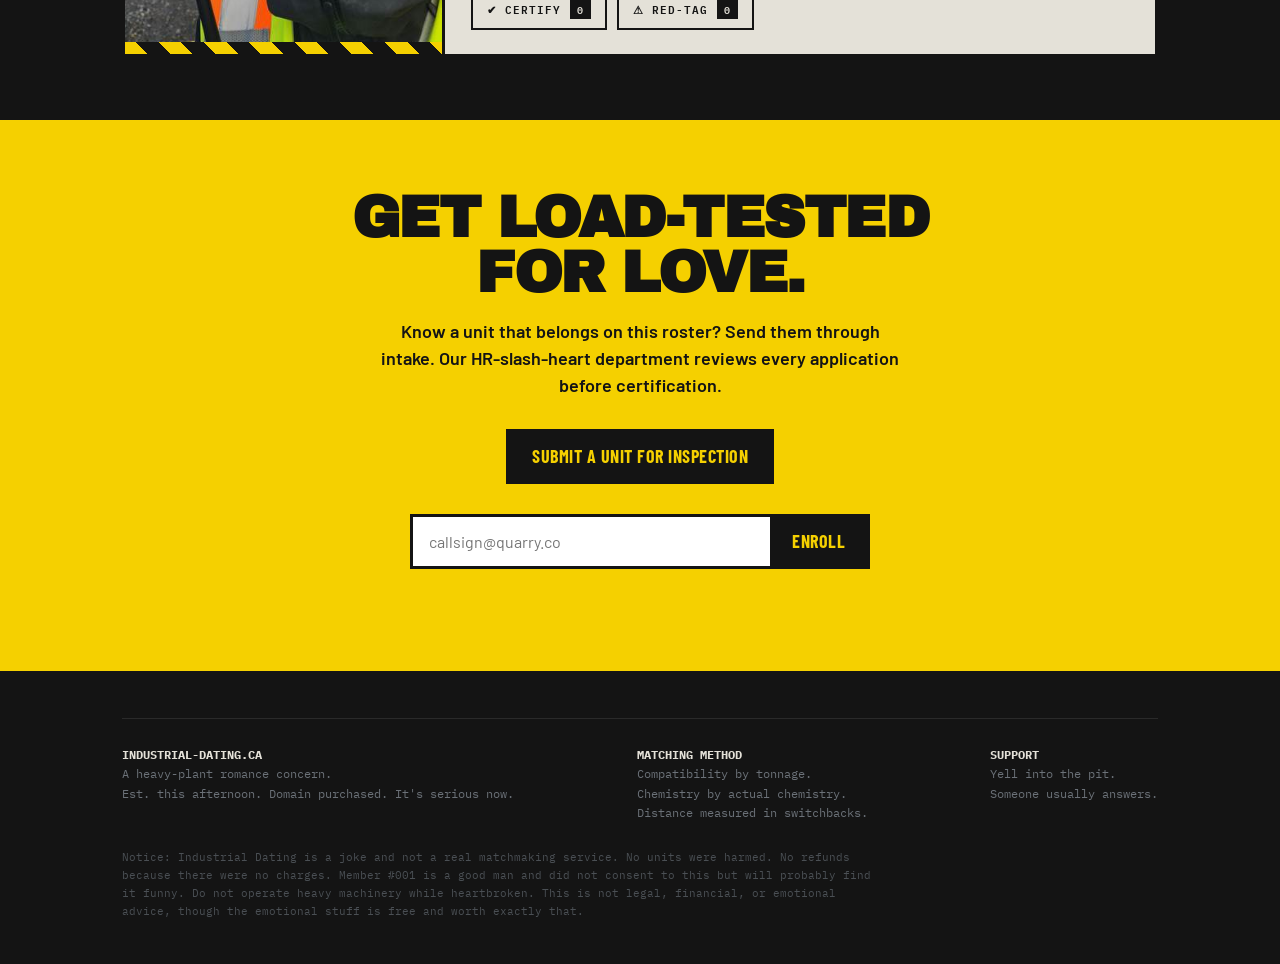
==== commit 9289f545: "Roster copy: all men -> mostly men Co-Authored-By: Claude Fable 5 <noreply@anthropic.com> Claude-Ses" ====
--- a/index.html
+++ b/index.html
@@ -10,7 +10,9 @@
 <meta property="og:url" content="https://industrial-dating.ca/">
 <meta property="og:title" content="Industrial Dating — Love Rated for Heavy Loads">
 <meta property="og:description" content="Where hard hats meet hard feelings. Every member load-tested, torque-verified, and cleared for emotional operation. Mostly.">
-<meta property="og:image" content="https://industrial-dating.ca/assets/img/johnny.jpg">
+<meta property="og:image" content="https://industrial-dating.ca/assets/img/og-home.png">
+<meta property="og:image:width" content="1200">
+<meta property="og:image:height" content="630">
 <meta name="twitter:card" content="summary_large_image">
 <link rel="preconnect" href="https://fonts.googleapis.com">
 <link rel="preconnect" href="https://fonts.gstatic.com" crossorigin>
@@ -92,7 +94,7 @@
   <div class="wrap">
     <div class="eyebrow">// Active roster · certified units only</div>
     <h2 class="sechead">The rest of the crew</h2>
-    <p class="seclead">A small, exceptionally certified bench. All men. We're still looking into it.</p>
+    <p class="seclead">A small, exceptionally certified bench. Mostly men. We're still looking into it.</p>
 
     <div class="featstack" id="crew">
       <!-- cards rendered by js/app.js: crew-submitted units first, then the founding bench -->
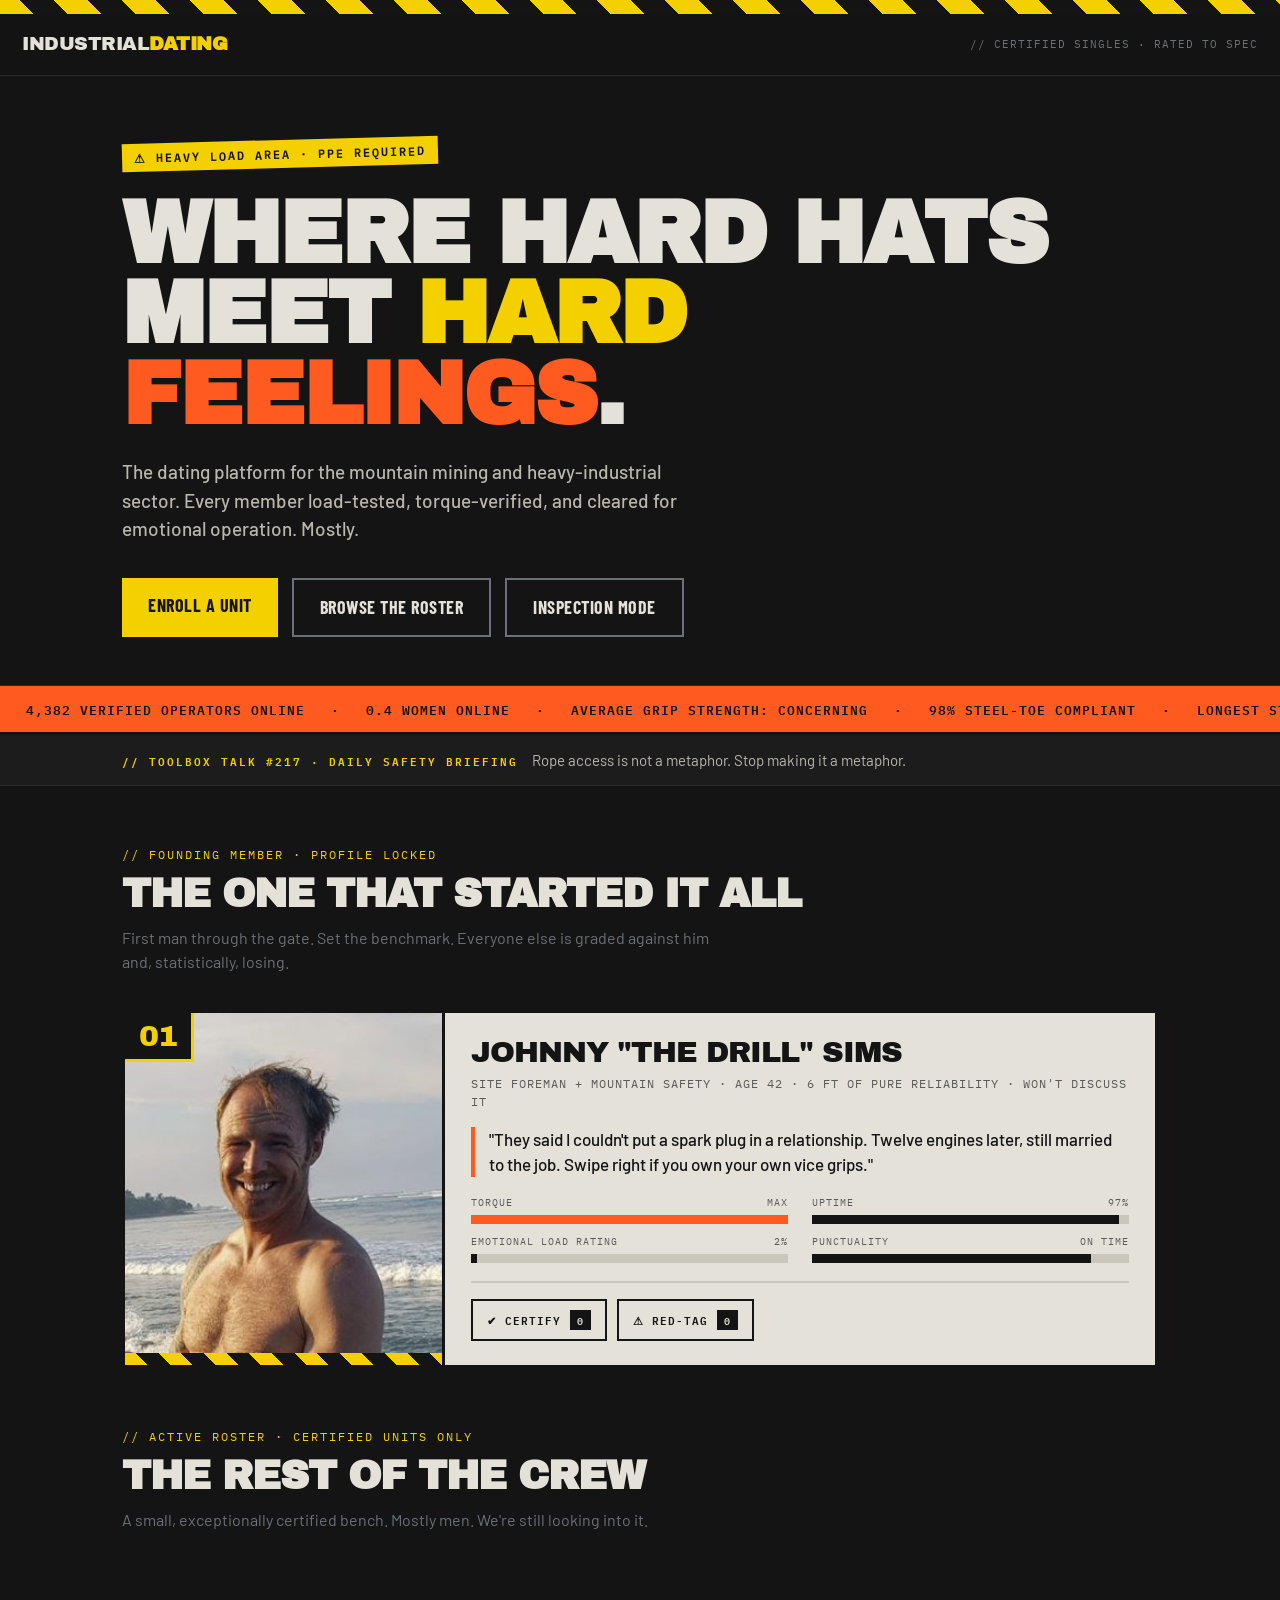
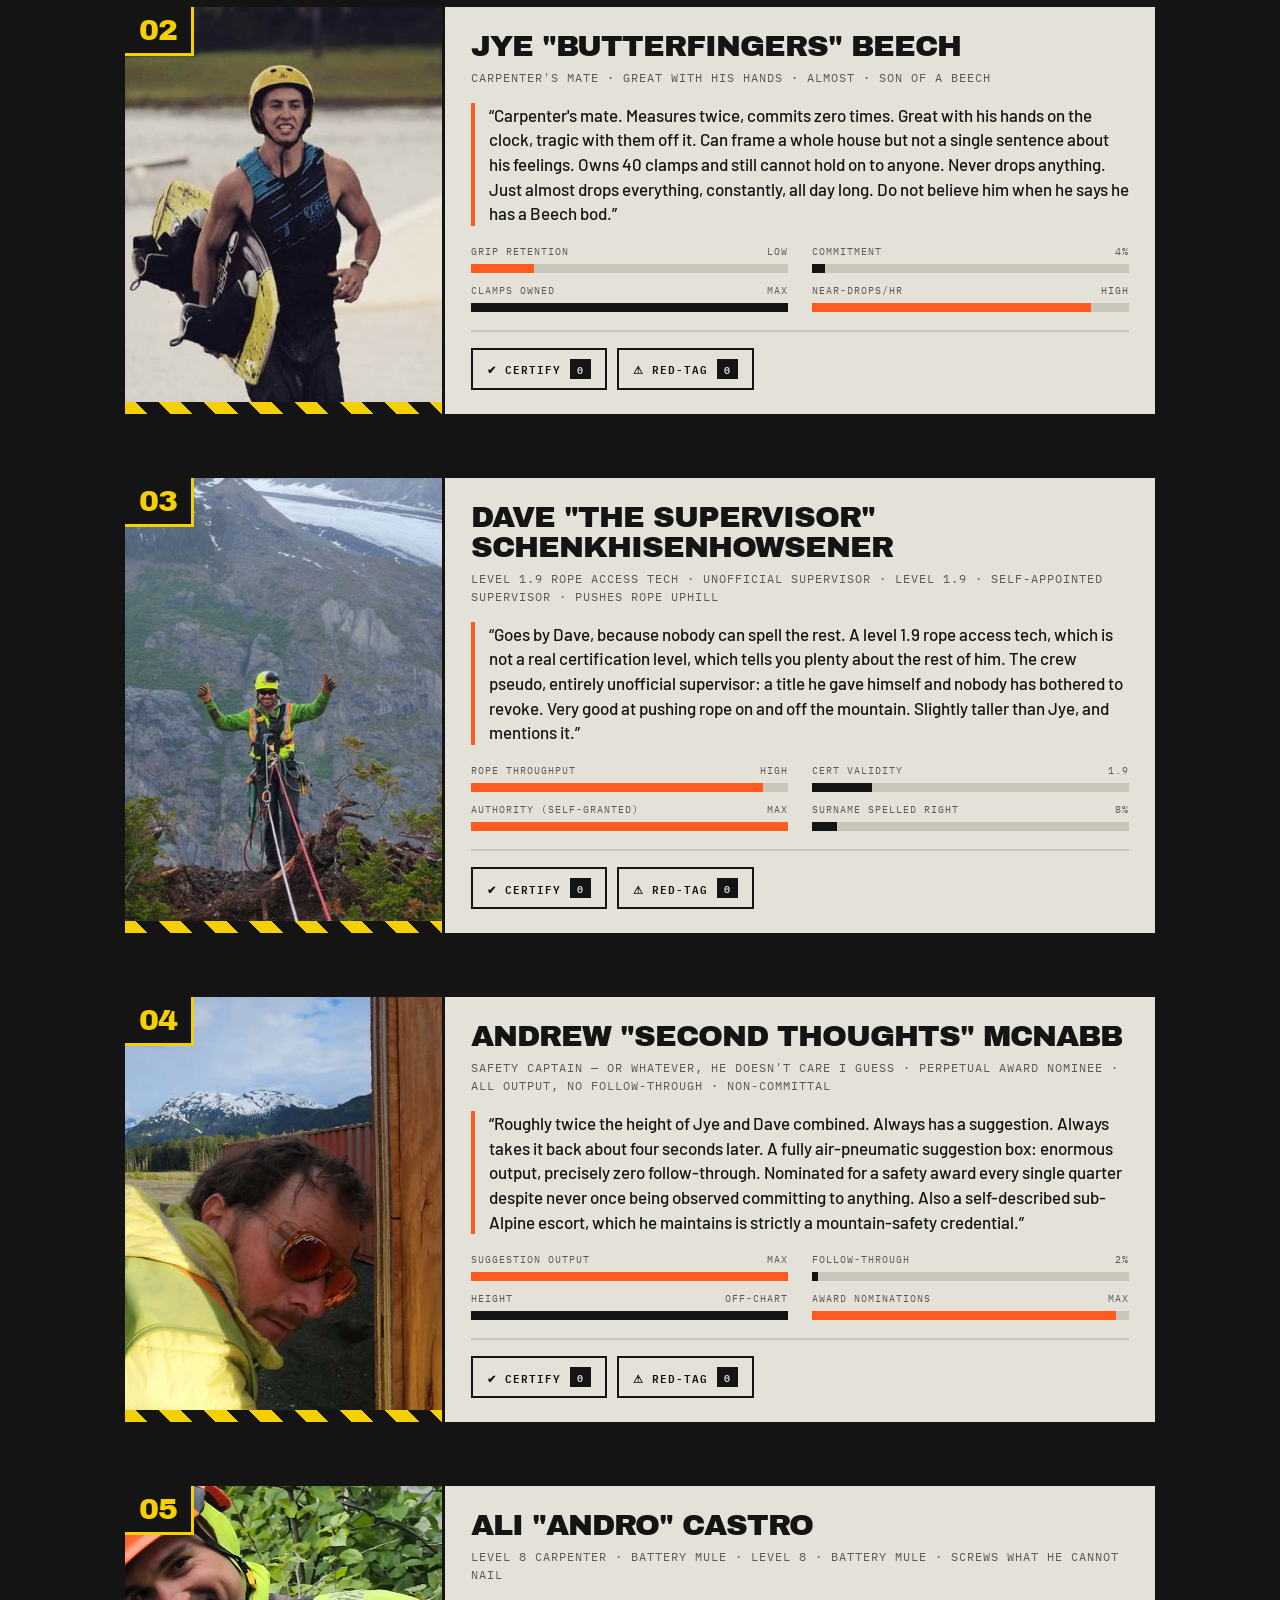
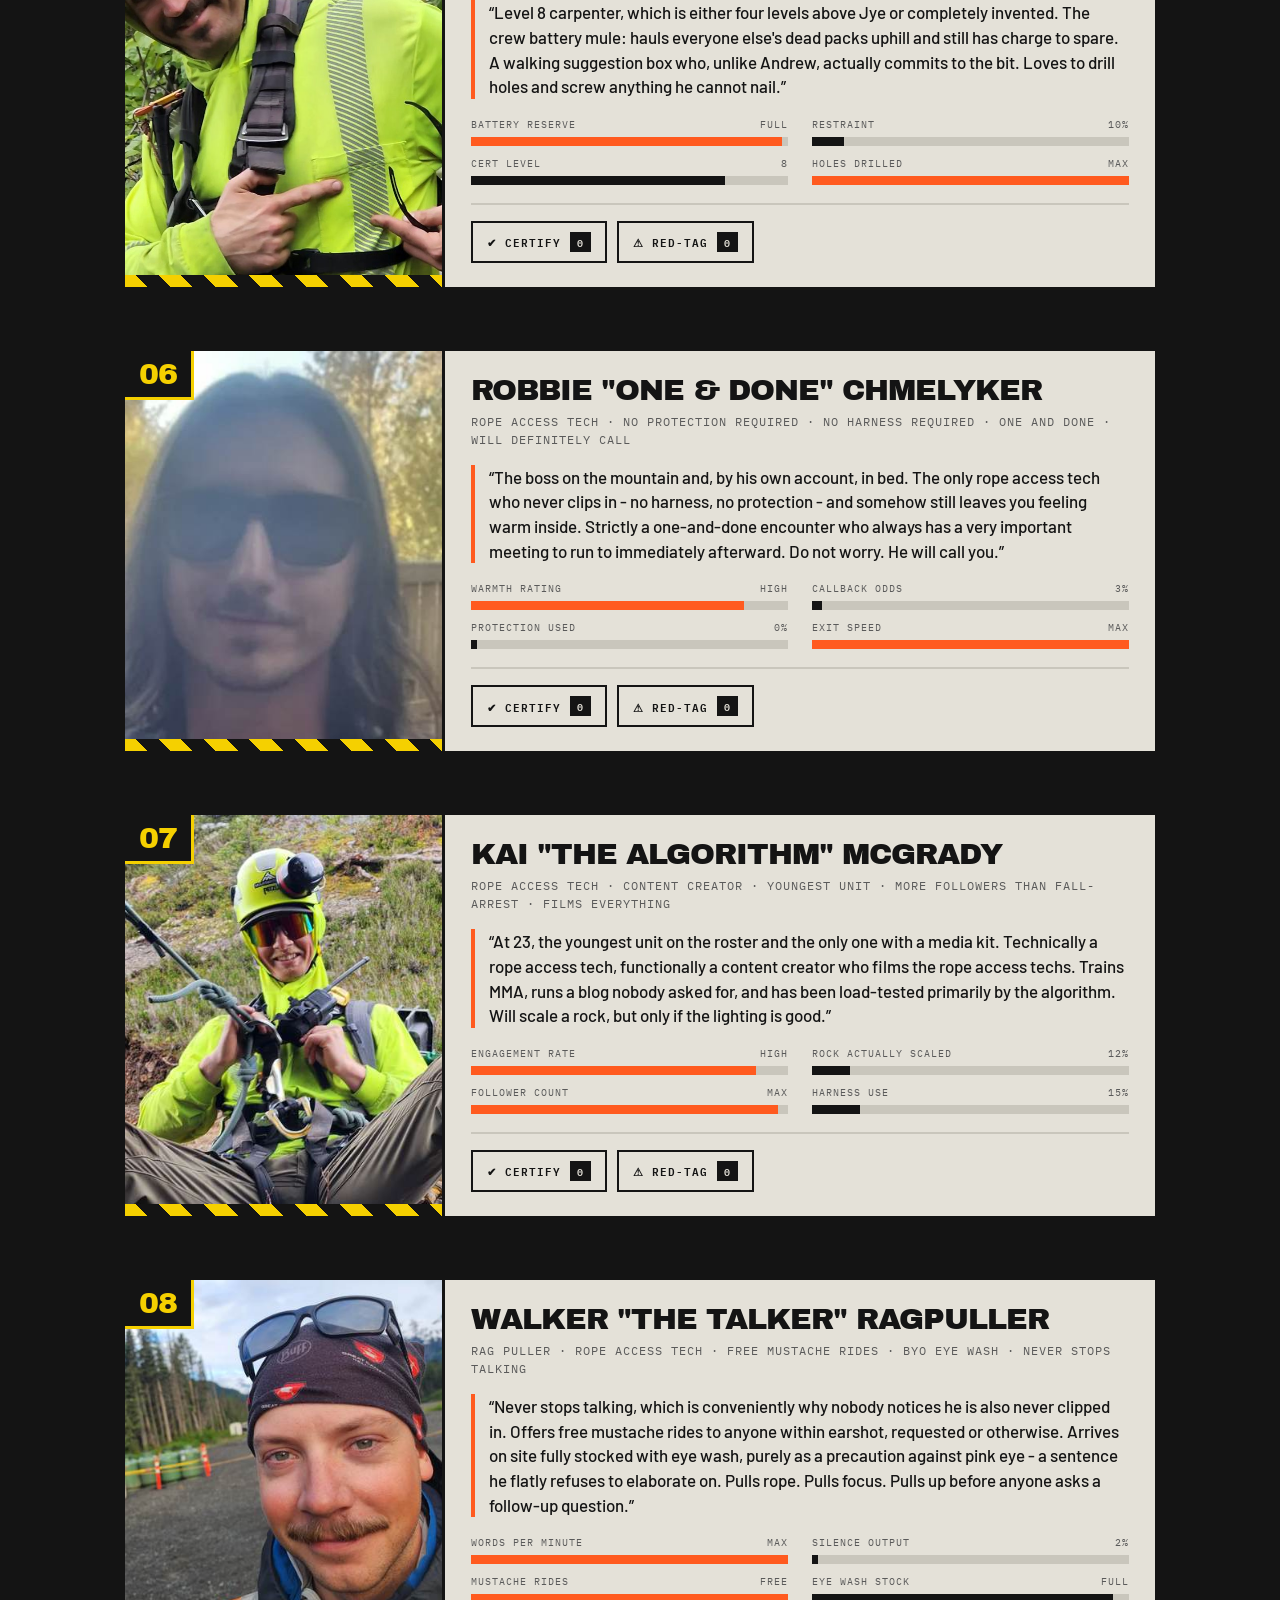
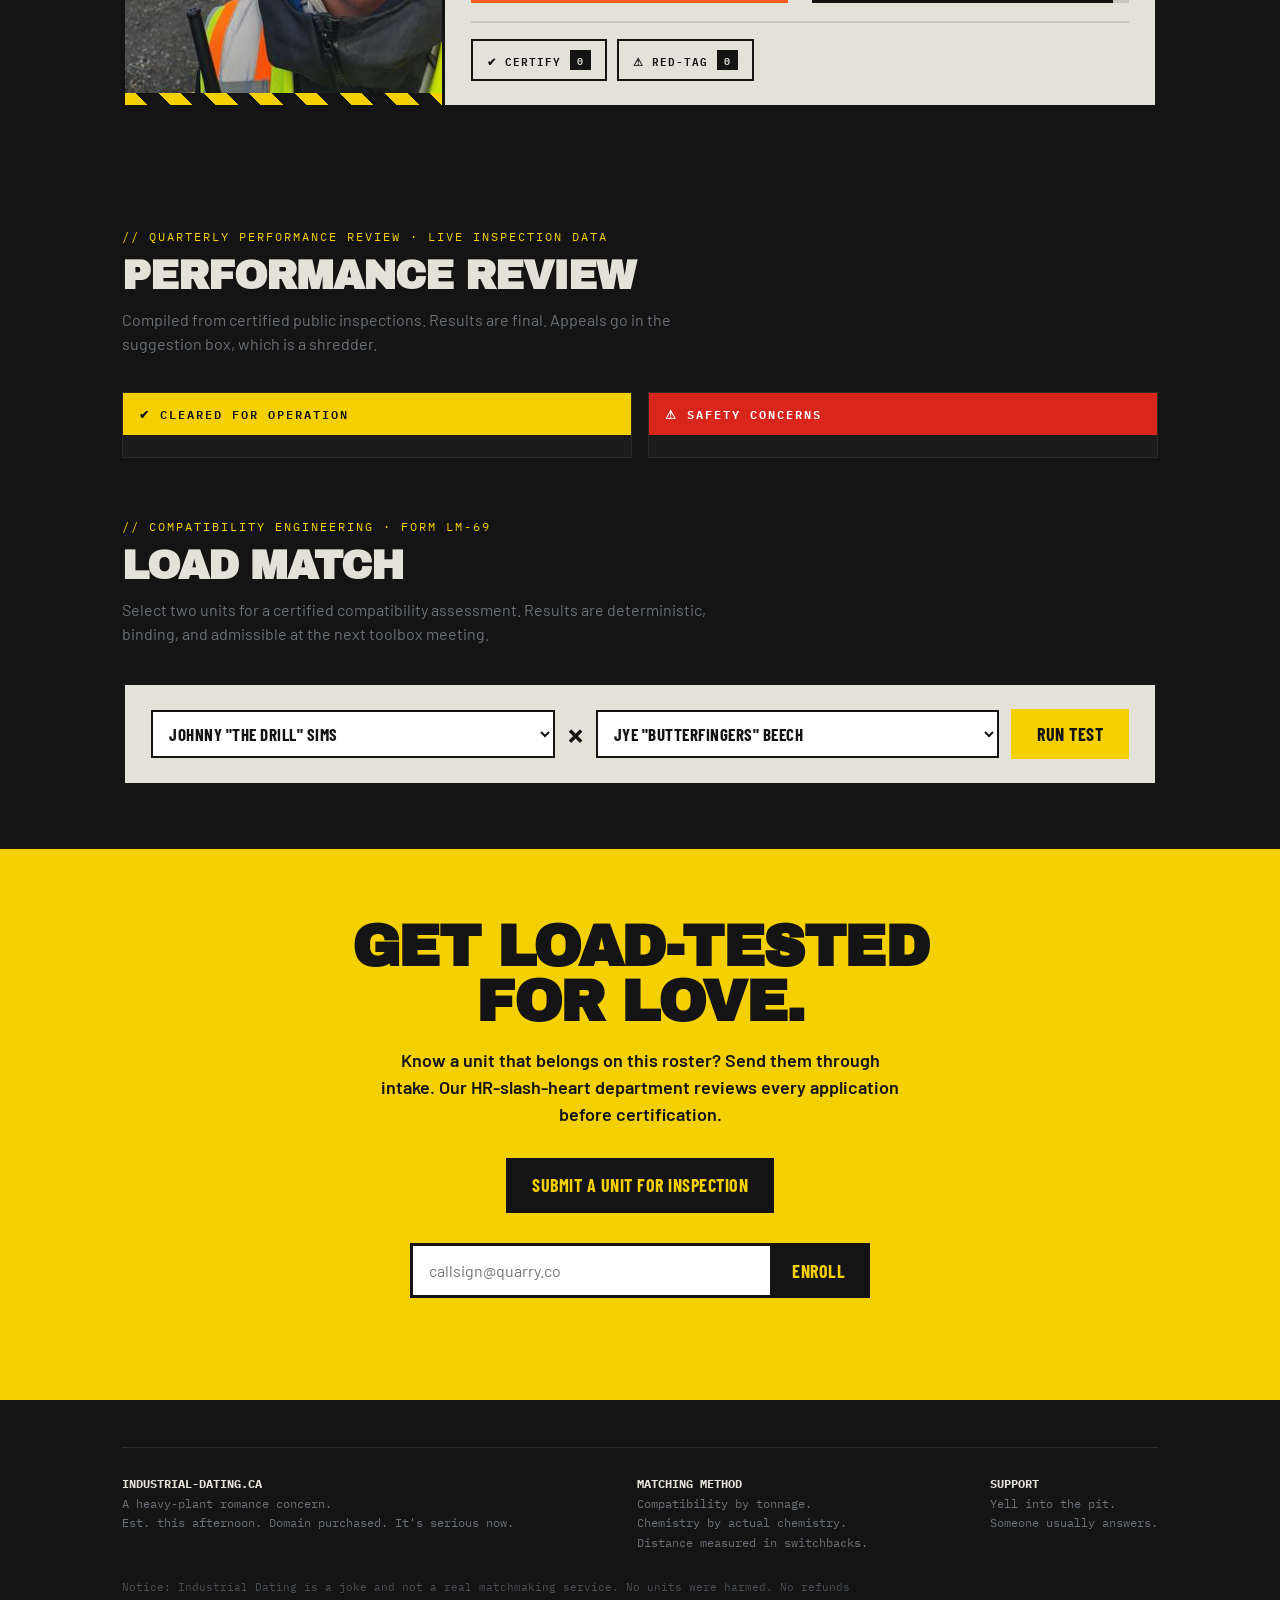
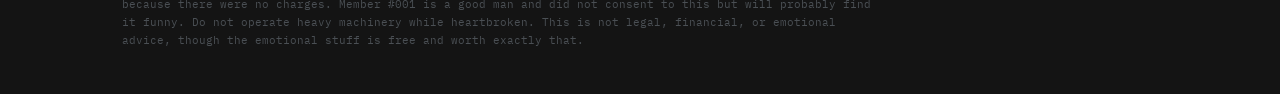
==== commit 33b02023: "Toggle voting, leaderboard, load match, toolbox talk, swipe mode, 404 - Votes are now toggleable: cl" ====
--- a/index.html
+++ b/index.html
@@ -37,6 +37,7 @@
     <div class="herobtns">
       <a href="submit.html" class="btn btn-y">Enroll a unit</a>
       <a href="#roster" class="btn btn-ghost">Browse the roster</a>
+      <a href="swipe.html" class="btn btn-ghost">Inspection mode</a>
     </div>
   </div>
 </section>
@@ -45,6 +46,14 @@
 <div class="ticker" aria-hidden="true">
   <div class="run">
     <span>4,382 verified operators online</span>·<span>0.4 women online</span>·<span>Average grip strength: concerning</span>·<span>98% steel-toe compliant</span>·<span>Longest streak between showers: 19 days</span>·<span>Beard hazard rating: elevated</span>·<span>4,382 verified operators online</span>·<span>0.4 women online</span>·<span>Average grip strength: concerning</span>·<span>98% steel-toe compliant</span>·<span>Longest streak between showers: 19 days</span>·<span>Beard hazard rating: elevated</span>·
+  </div>
+</div>
+
+<!-- TOOLBOX TALK -->
+<div class="talk">
+  <div class="wrap">
+    <span class="talkno" id="talkno">// TOOLBOX TALK</span>
+    <span id="talkline"></span>
   </div>
 </div>
 
@@ -102,6 +111,46 @@
   </div>
 </section>
 
+<!-- PERFORMANCE REVIEW (leaderboard) -->
+<section class="sec" id="review">
+  <div class="wrap">
+    <div class="eyebrow">// Quarterly performance review · live inspection data</div>
+    <h2 class="sechead">Performance review</h2>
+    <p class="seclead">Compiled from certified public inspections. Results are final. Appeals go in the suggestion box, which is a shredder.</p>
+    <div class="lbgrid">
+      <div class="lbcol">
+        <div class="lbhead lbhead-cert">✔ Cleared for operation</div>
+        <ol id="lb-cert" class="lblist"></ol>
+      </div>
+      <div class="lbcol">
+        <div class="lbhead lbhead-tag">⚠ Safety concerns</div>
+        <ol id="lb-tag" class="lblist"></ol>
+      </div>
+    </div>
+  </div>
+</section>
+
+<!-- LOAD MATCH (compatibility calculator) -->
+<section class="sec" id="loadmatch" style="padding-top:0">
+  <div class="wrap">
+    <div class="eyebrow">// Compatibility engineering · form LM-69</div>
+    <h2 class="sechead">Load match</h2>
+    <p class="seclead">Select two units for a certified compatibility assessment. Results are deterministic, binding, and admissible at the next toolbox meeting.</p>
+    <div class="lmpanel">
+      <div class="lmpick">
+        <select id="lm-a" aria-label="First unit"></select>
+        <span class="lmx">×</span>
+        <select id="lm-b" aria-label="Second unit"></select>
+        <button type="button" id="lm-run" class="btn btn-y">Run test</button>
+      </div>
+      <div id="lm-result" class="lmresult" hidden>
+        <div class="specs" id="lm-specs"></div>
+        <div class="lmverdict" id="lm-verdict"></div>
+      </div>
+    </div>
+  </div>
+</section>
+
 <!-- CTA -->
 <section class="cta" id="signup">
   <h2>Get load-tested<br>for love.</h2>
--- a/css/style.css
+++ b/css/style.css
@@ -71,6 +71,78 @@
 .ticker .run{display:inline-block;font-family:'IBM Plex Mono';font-weight:600;font-size:13px;letter-spacing:1px;text-transform:uppercase;animation:scroll 26s linear infinite}
 .ticker span{margin:0 26px}
 @keyframes scroll{from{transform:translateX(0)}to{transform:translateX(-50%)}}
+
+/* TOOLBOX TALK */
+.talk{background:var(--panel);border-bottom:1px solid var(--line);padding:14px 0;font-size:15px;color:#b9b6ad}
+.talk .wrap{display:flex;gap:14px;align-items:baseline;flex-wrap:wrap}
+.talkno{font-family:'IBM Plex Mono';font-size:11px;font-weight:600;letter-spacing:2px;color:var(--hiviz);text-transform:uppercase;flex:none}
+
+/* PERFORMANCE REVIEW (leaderboard) */
+.lbgrid{display:grid;grid-template-columns:1fr 1fr;gap:16px;margin-top:36px}
+@media(max-width:640px){.lbgrid{grid-template-columns:1fr}}
+.lbcol{background:var(--panel);border:1px solid var(--line)}
+.lbhead{font-family:'IBM Plex Mono';font-size:12px;font-weight:600;letter-spacing:2px;text-transform:uppercase;padding:12px 16px}
+.lbhead-cert{background:var(--hiviz);color:var(--black)}
+.lbhead-tag{background:var(--red);color:#fff}
+.lblist{list-style:none;padding:8px 16px 14px;counter-reset:lb}
+.lblist li{display:flex;align-items:center;gap:12px;padding:10px 0;border-bottom:1px solid var(--line);counter-increment:lb}
+.lblist li:last-child{border-bottom:none}
+.lblist li::before{content:"0" counter(lb);font-family:'Archivo Black';font-size:20px;color:var(--steel)}
+.lblist .lbname{font-family:'Barlow Condensed';font-weight:700;font-size:19px;text-transform:uppercase;letter-spacing:.5px;flex:1;min-width:0;overflow:hidden;text-overflow:ellipsis;white-space:nowrap}
+.lblist .lbn{font-family:'IBM Plex Mono';font-size:13px;font-weight:600;color:var(--concrete);flex:none}
+.lbempty{font-family:'IBM Plex Mono';font-size:12px;color:var(--steel);padding:16px;letter-spacing:.5px}
+
+/* LOAD MATCH */
+.lmpanel{margin-top:36px;background:var(--concrete);color:var(--black);border:3px solid var(--black);padding:24px 26px}
+.lmpick{display:flex;gap:12px;align-items:center;flex-wrap:wrap}
+.lmpick select{
+  flex:1;min-width:180px;border:2px solid var(--black);background:#fff;color:var(--black);
+  font-family:'Barlow Condensed';font-weight:700;font-size:17px;text-transform:uppercase;letter-spacing:.5px;
+  padding:11px 12px;cursor:pointer;
+}
+.lmx{font-family:'Archivo Black';font-size:26px}
+.lmresult{margin-top:24px;padding-top:22px;border-top:2px solid #c9c6bc}
+.lmverdict{
+  margin-top:20px;font-family:'IBM Plex Mono';font-weight:600;font-size:15px;letter-spacing:1px;
+  text-transform:uppercase;background:var(--black);color:var(--hiviz);padding:14px 16px;line-height:1.5;
+}
+
+/* SWIPE (inspection mode) */
+.swipepage{max-width:520px;margin:0 auto;padding:34px 22px 60px;text-align:center}
+.deck{position:relative;height:600px;margin-top:26px;touch-action:pan-y}
+@media(max-height:760px){.deck{height:520px}}
+.scard{
+  position:absolute;inset:0;background:var(--concrete);color:var(--black);
+  border:3px solid var(--black);display:flex;flex-direction:column;overflow:hidden;
+  user-select:none;-webkit-user-select:none;cursor:grab;
+}
+.scard:active{cursor:grabbing}
+.scard .sphoto{flex:1;min-height:0;background:var(--steel);position:relative;overflow:hidden}
+.scard .sphoto img{width:100%;height:100%;object-fit:cover;display:block;pointer-events:none}
+.scard .sphoto .noimg{position:absolute;inset:0;display:flex;align-items:center;justify-content:center;font-family:'Archivo Black';font-size:80px;color:var(--black)}
+.scard .sbody{padding:14px 18px 16px;border-top:3px solid var(--black);text-align:left;background:var(--concrete)}
+.scard .sname{font-family:'Archivo Black';font-size:22px;text-transform:uppercase;letter-spacing:-1px;line-height:1}
+.scard .smeta{font-family:'IBM Plex Mono';font-size:10.5px;color:#5a5a5a;margin-top:6px;text-transform:uppercase;letter-spacing:1px}
+.scard .sbio{font-size:14px;font-weight:500;margin-top:8px;line-height:1.4;display:-webkit-box;-webkit-line-clamp:3;-webkit-box-orient:vertical;overflow:hidden}
+.sstamp{
+  position:absolute;top:26px;font-family:'Archivo Black';font-size:30px;letter-spacing:0;
+  text-transform:uppercase;padding:8px 16px;border:4px solid;opacity:0;pointer-events:none;z-index:5;
+}
+.sstamp.cert{left:18px;color:#1a7a2e;border-color:#1a7a2e;transform:rotate(-14deg)}
+.sstamp.tag{right:18px;color:var(--red);border-color:var(--red);transform:rotate(14deg)}
+.swipebtns{display:flex;gap:14px;justify-content:center;margin-top:22px}
+.sbtn{
+  font-family:'Barlow Condensed';font-weight:700;font-size:17px;letter-spacing:.5px;text-transform:uppercase;
+  padding:14px 20px;border:2px solid var(--steel);background:transparent;color:var(--concrete);cursor:pointer;
+}
+.sbtn-tag{border-color:var(--red);color:var(--red)}
+.sbtn-cert{border-color:var(--hiviz);color:var(--hiviz)}
+.sdone{
+  position:absolute;inset:0;background:var(--panel);border:1px solid var(--line);
+  display:flex;flex-direction:column;align-items:center;justify-content:center;gap:18px;padding:30px;
+}
+.sdone .bigstamp{display:inline-block;font-family:'Archivo Black';font-size:clamp(20px,5vw,30px);text-transform:uppercase;letter-spacing:-1px;background:var(--hiviz);color:var(--black);border:3px solid var(--black);padding:10px 18px;transform:rotate(-2deg)}
+.sdone p{color:var(--steel);font-family:'IBM Plex Mono';font-size:12px;text-transform:uppercase;letter-spacing:1px;line-height:1.8}
 
 /* SECTION HEADERS */
 .sec{padding:60px 0}
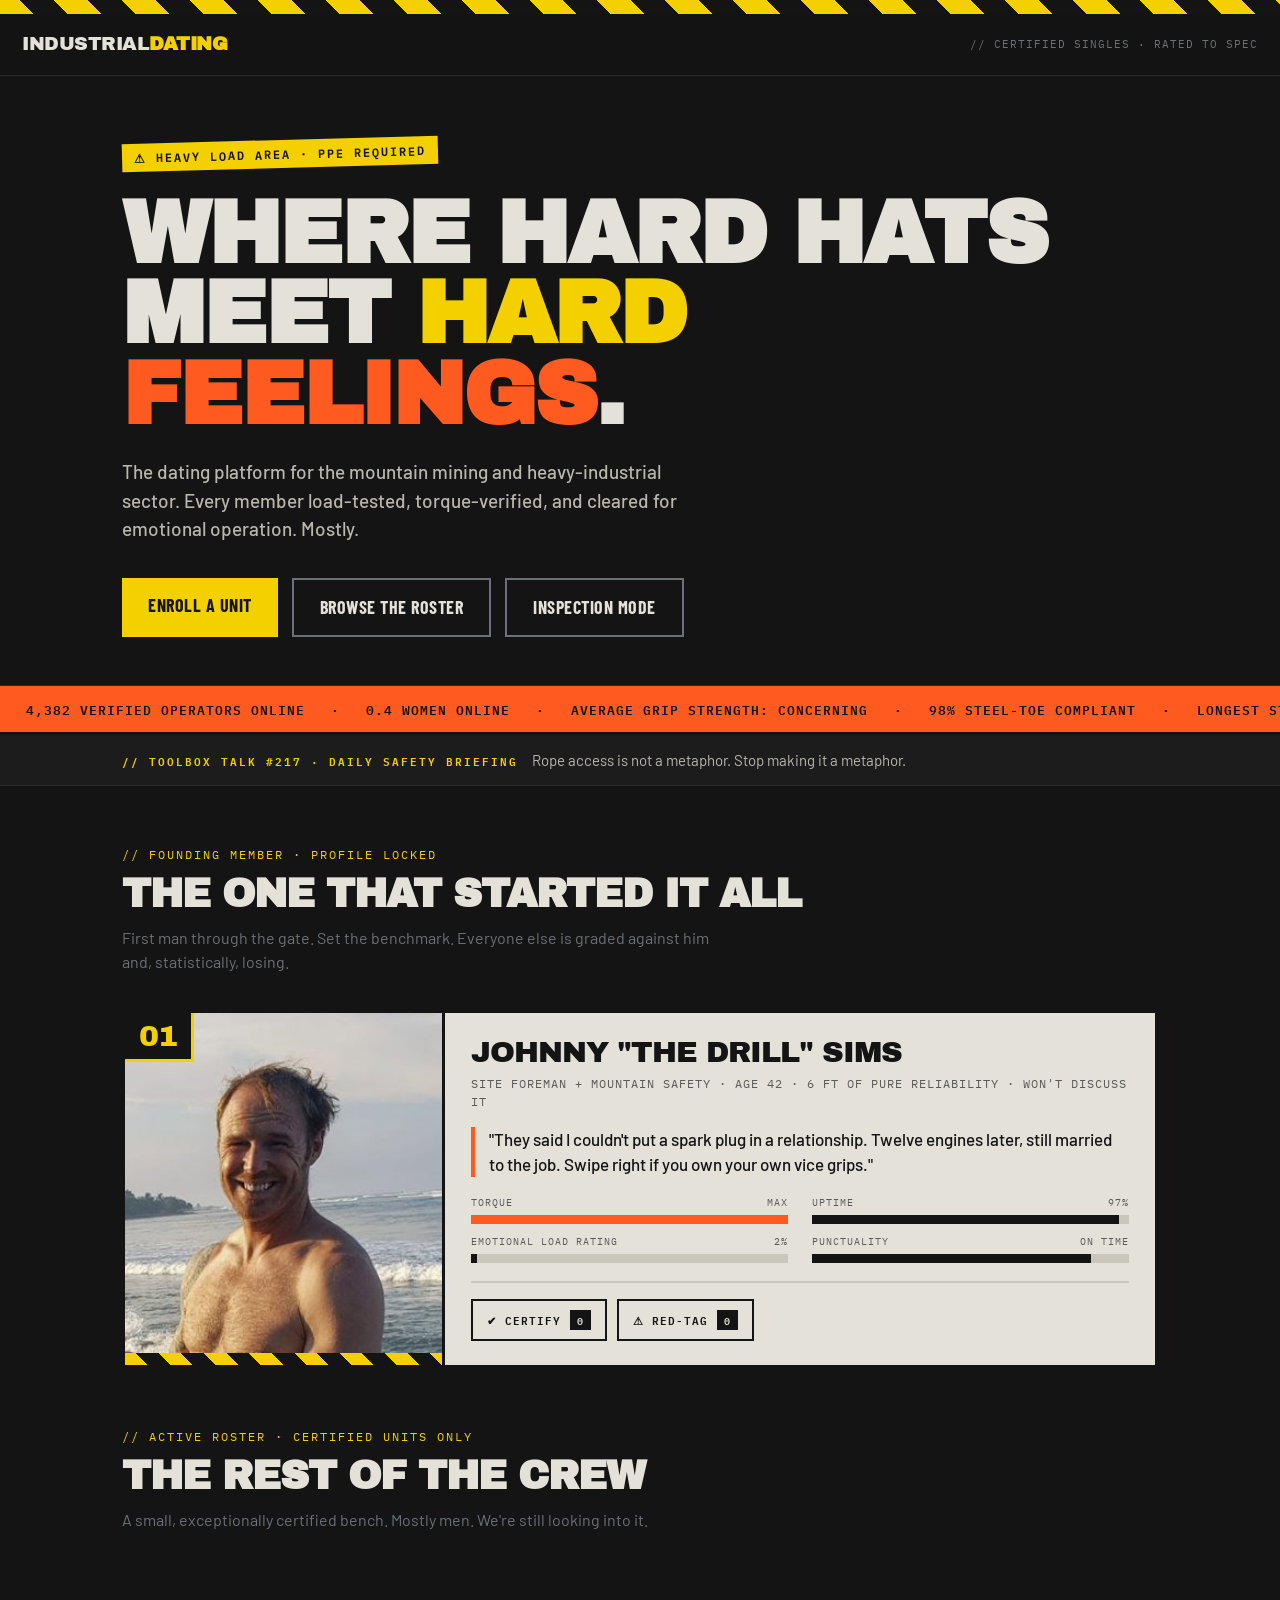
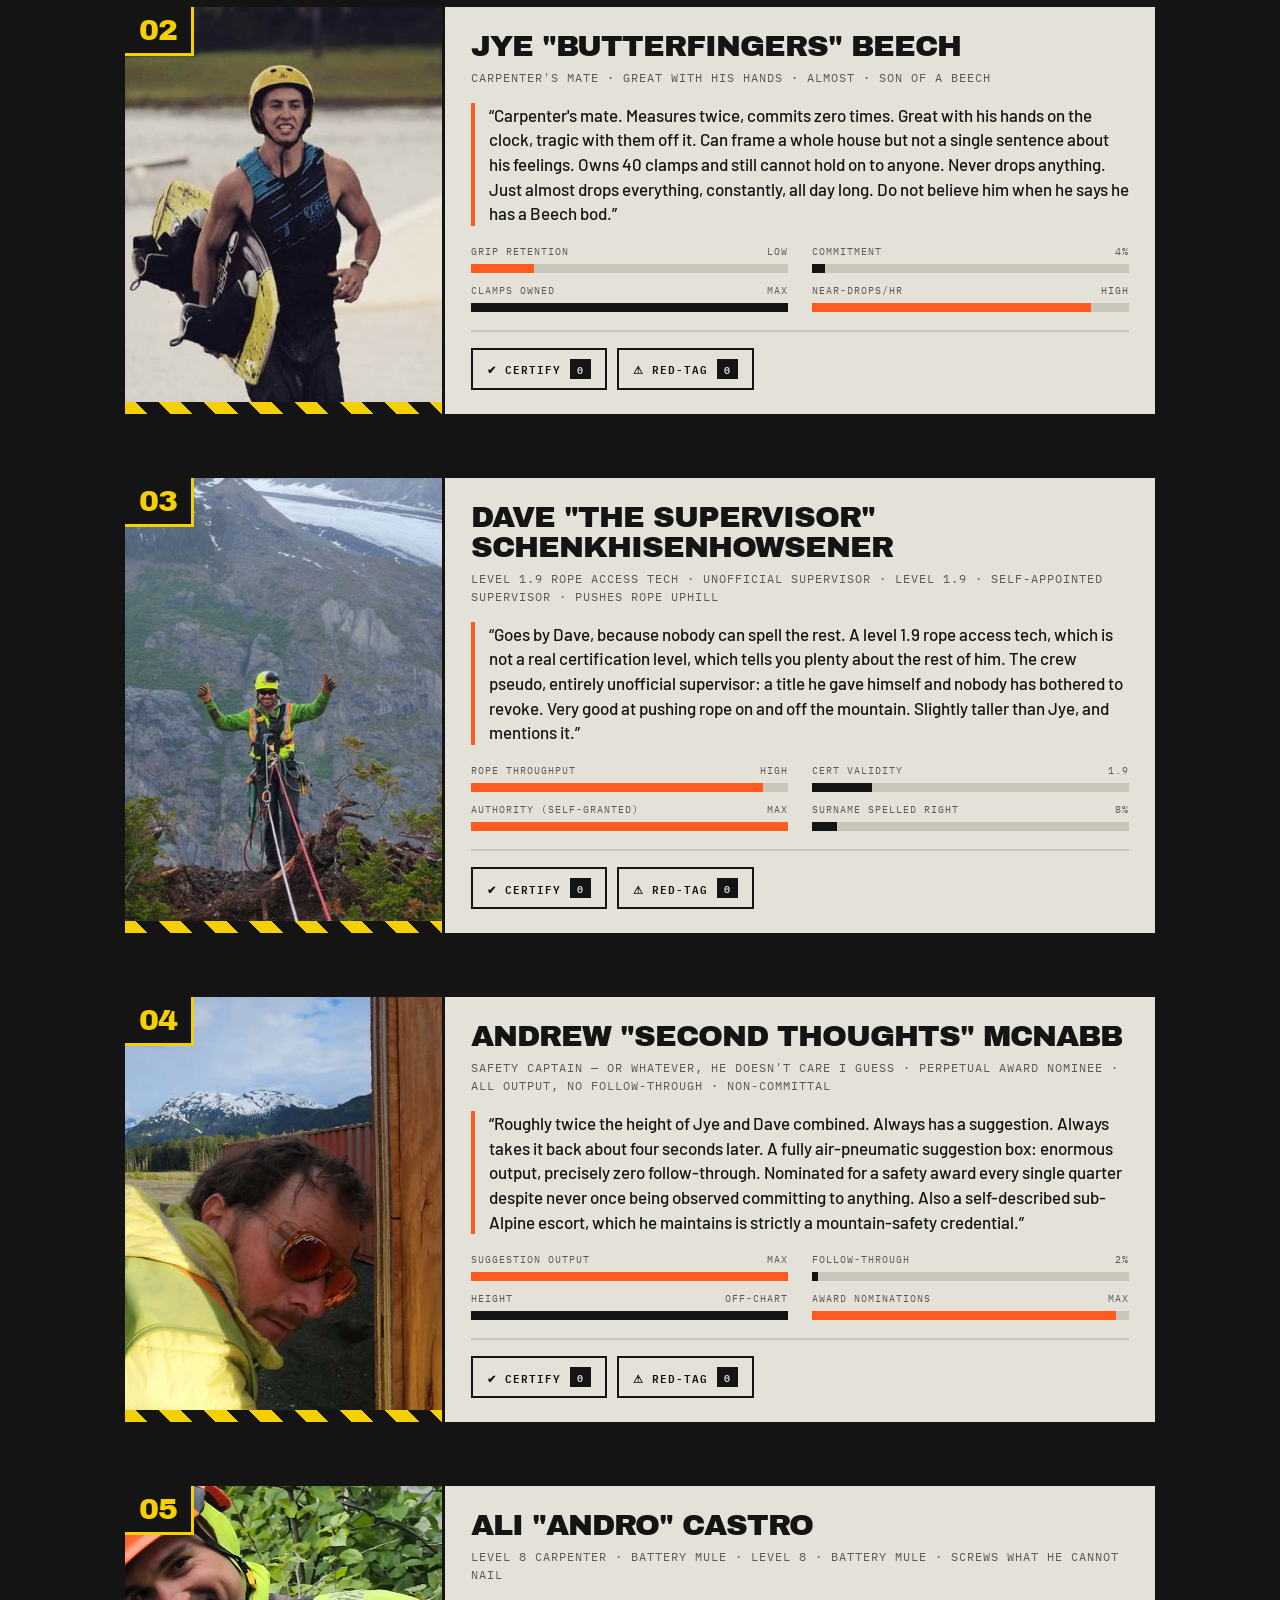
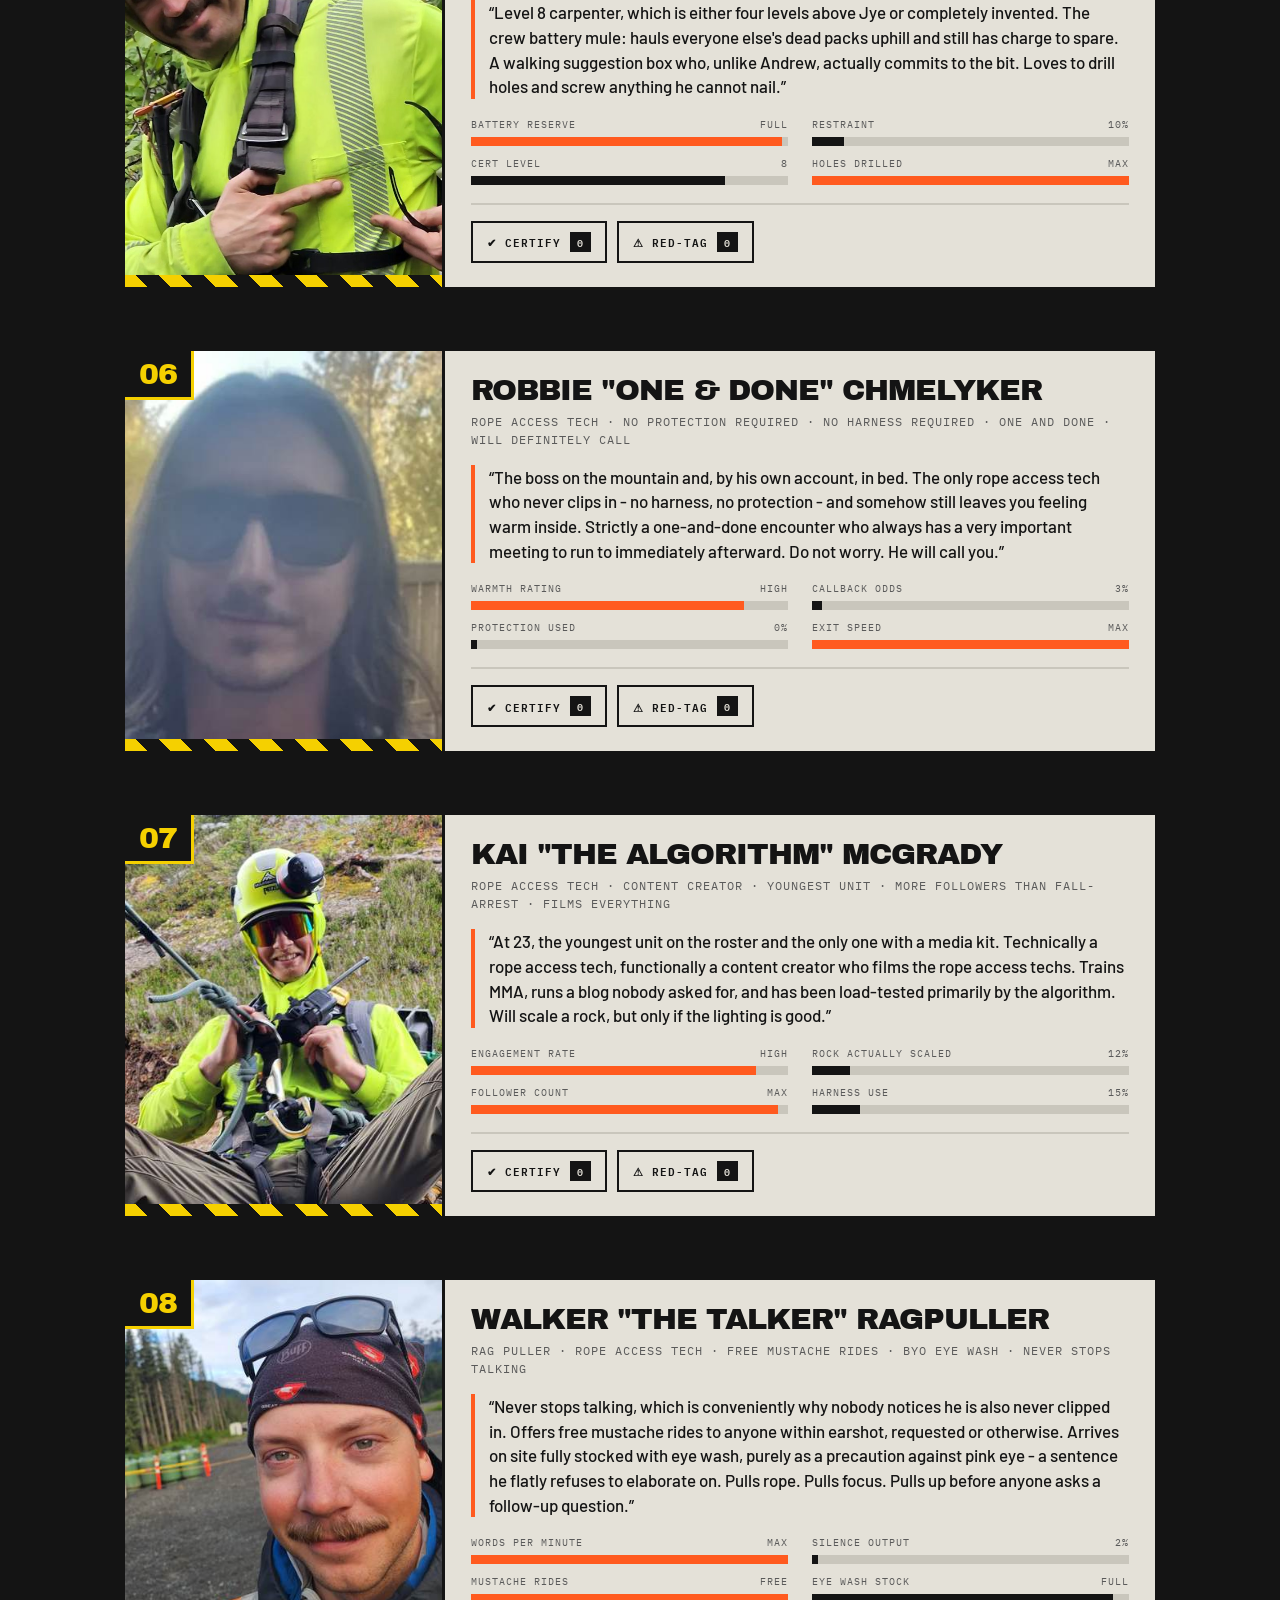
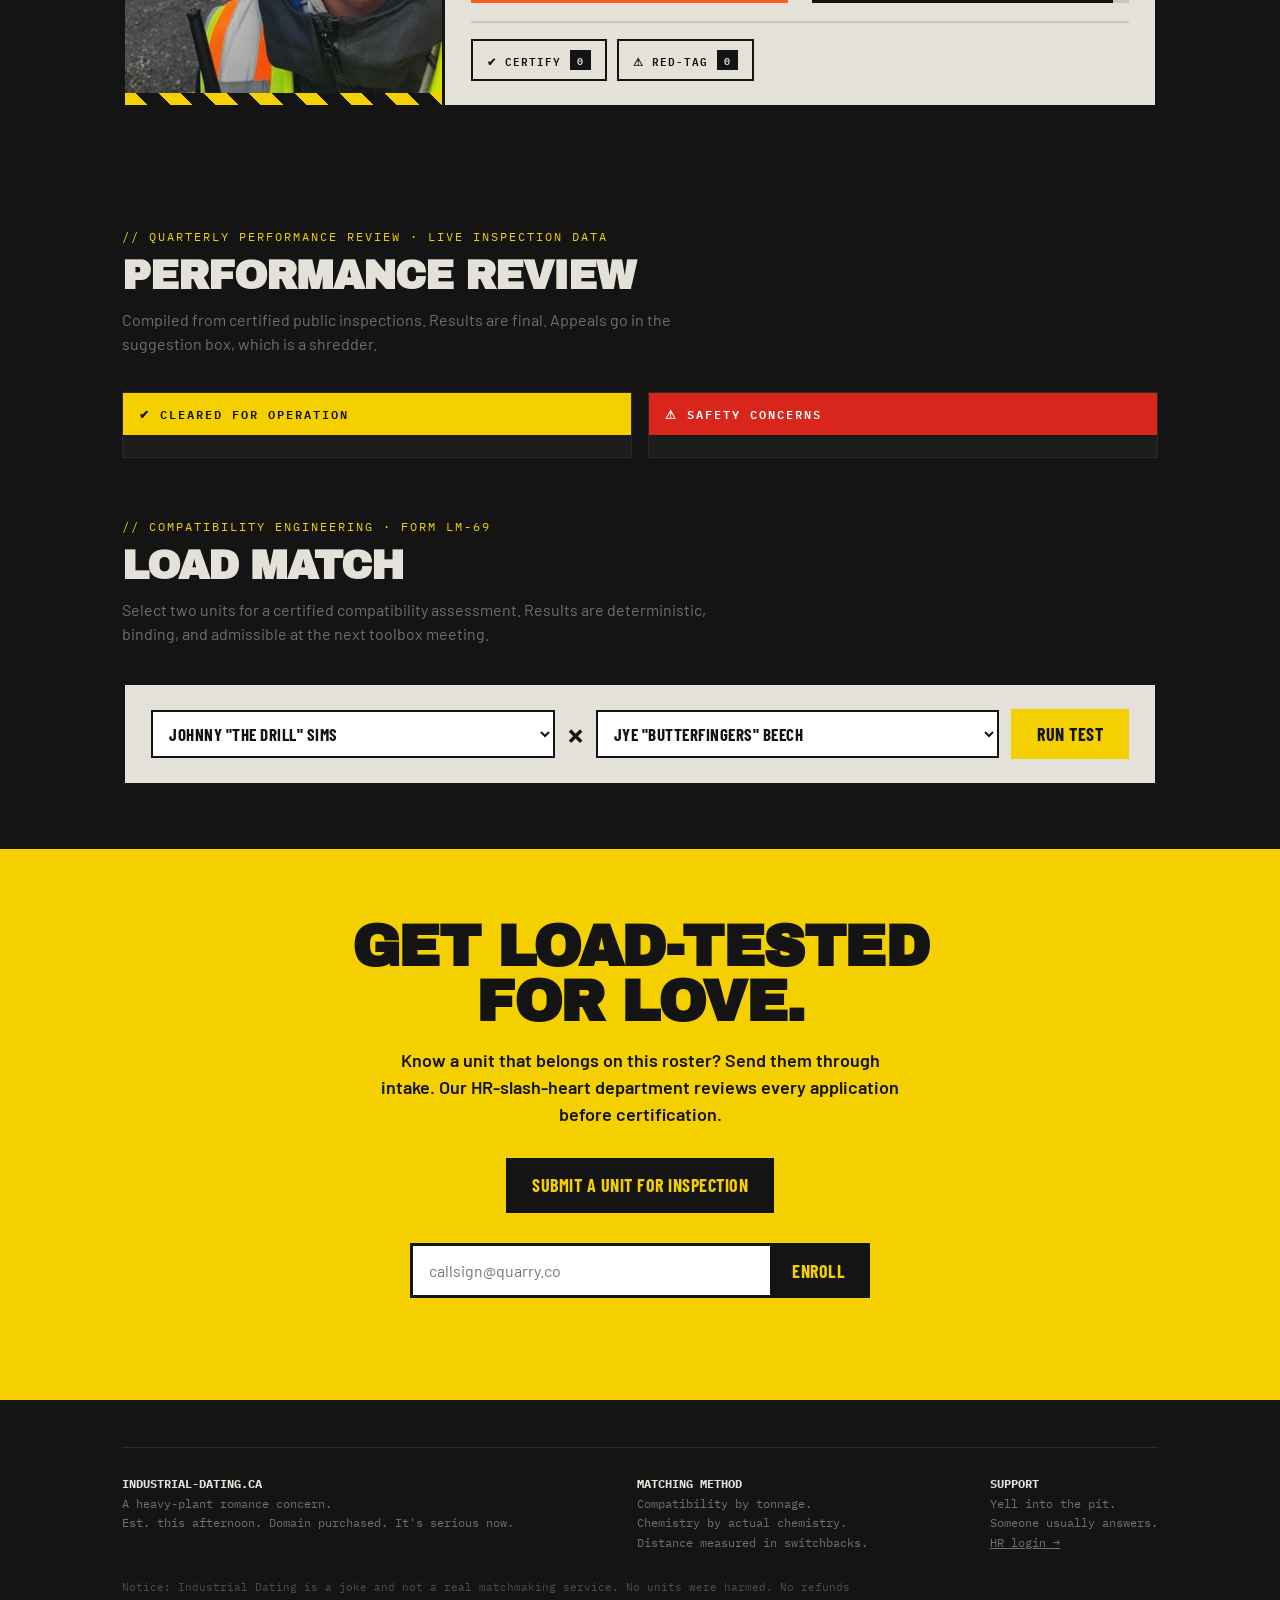
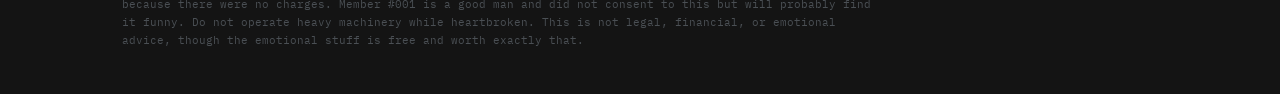
==== commit 895d7d6c: "HR portal: password-gated moderation queue hr.html + hr Edge Function: shared HR password checked se" ====
--- a/index.html
+++ b/index.html
@@ -171,7 +171,7 @@
     <div class="cols">
       <div><b>INDUSTRIAL-DATING.CA</b><br>A heavy-plant romance concern.<br>Est. this afternoon. Domain purchased. It's serious now.</div>
       <div><b>MATCHING METHOD</b><br>Compatibility by tonnage.<br>Chemistry by actual chemistry.<br>Distance measured in switchbacks.</div>
-      <div><b>SUPPORT</b><br>Yell into the pit.<br>Someone usually answers.</div>
+      <div><b>SUPPORT</b><br>Yell into the pit.<br>Someone usually answers.<br><a href="hr.html" style="color:inherit">HR login →</a></div>
     </div>
     <p class="osha">Notice: Industrial Dating is a joke and not a real matchmaking service. No units were harmed. No refunds because there were no charges. Member #001 is a good man and did not consent to this but will probably find it funny. Do not operate heavy machinery while heartbroken. This is not legal, financial, or emotional advice, though the emotional stuff is free and worth exactly that.</p>
   </div>
--- a/css/style.css
+++ b/css/style.css
@@ -241,6 +241,23 @@
 .submitok p{margin-top:20px;font-weight:500;font-size:16px;max-width:440px;margin-left:auto;margin-right:auto}
 .submitok .mono{font-family:'IBM Plex Mono';font-size:11px;color:#5a5a5a;text-transform:uppercase;letter-spacing:1px;margin-top:16px}
 
+/* HR PORTAL */
+.hrcard{margin-top:26px}
+.hrphoto{width:110px;height:110px;object-fit:cover;border:3px solid var(--black);float:right;margin:0 0 12px 14px}
+.rawnotes{
+  margin-top:16px;padding:12px 14px;background:#d6d2c6;border-left:4px solid var(--steel);
+  font-family:'IBM Plex Mono';font-size:12px;line-height:1.6;color:#3a3a3a;word-break:break-word;
+}
+.rawnotes b{letter-spacing:1px}
+.hrbtns{display:flex;gap:10px;margin-top:18px;flex-wrap:wrap}
+.hrbtns .btn{flex:1;min-width:200px}
+.hrreject{background:var(--red);color:#fff}
+.hrmsg{color:#1a7a2e}
+.hrlink{
+  background:none;border:none;cursor:pointer;font-family:'IBM Plex Mono';font-size:12px;
+  color:var(--steel);text-decoration:underline;letter-spacing:.5px;padding:0;
+}
+
 /* FOOTER */
 footer{padding:44px 0;font-family:'IBM Plex Mono';font-size:11.5px;color:var(--steel);line-height:1.7}
 footer .cols{display:flex;justify-content:space-between;gap:30px;flex-wrap:wrap;border-top:1px solid var(--line);padding-top:26px}
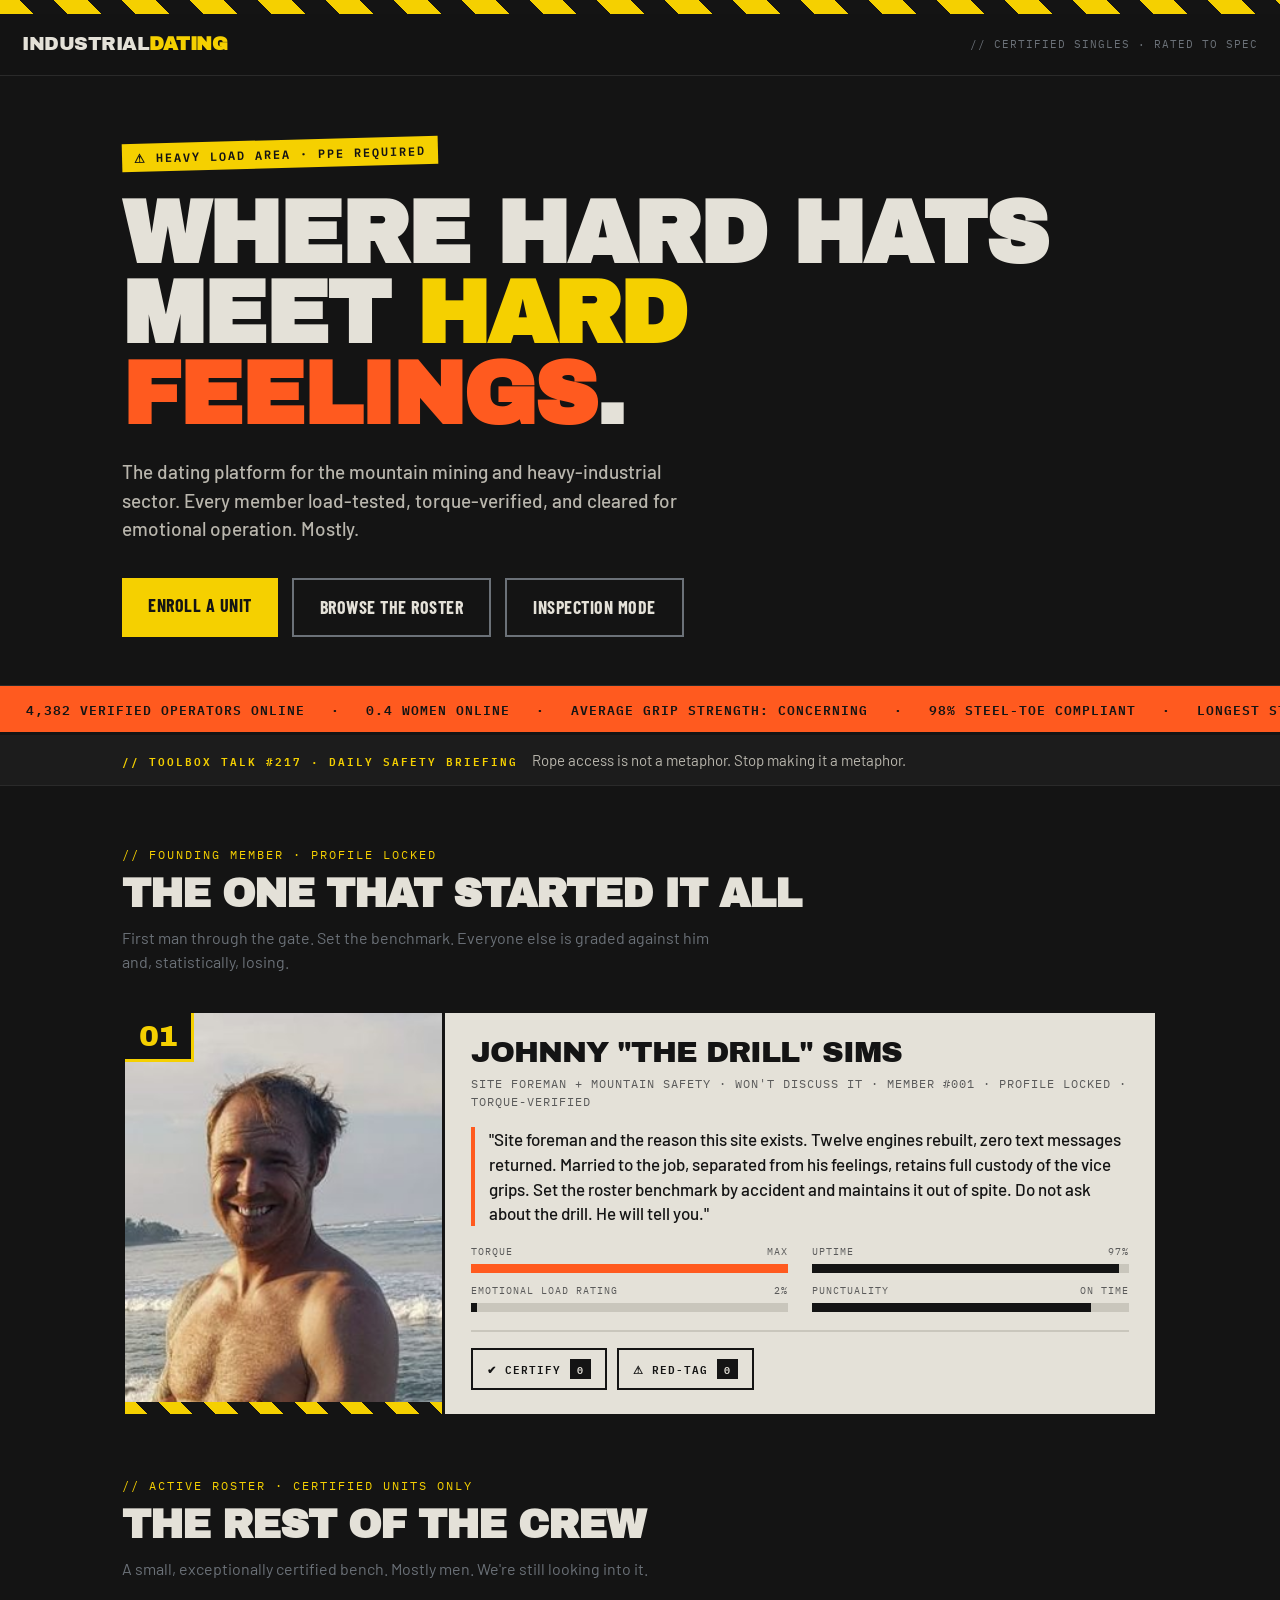
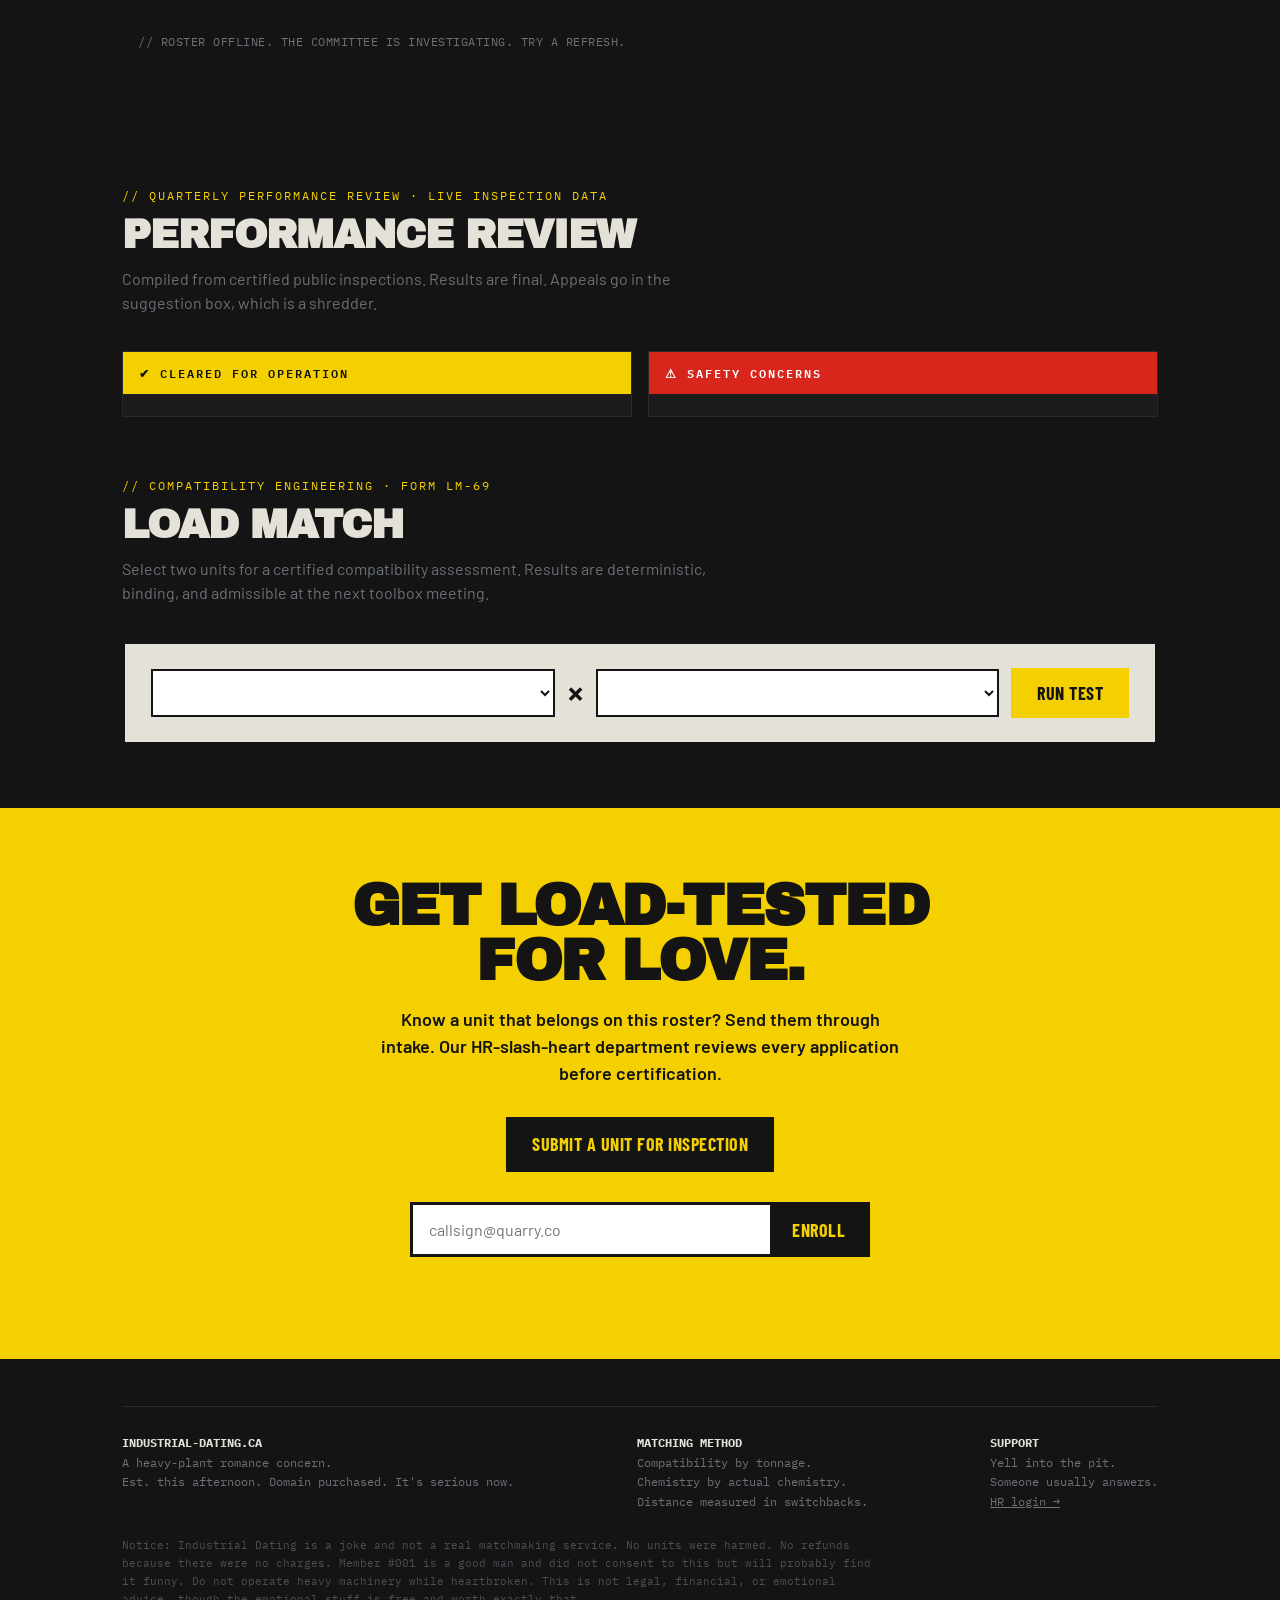
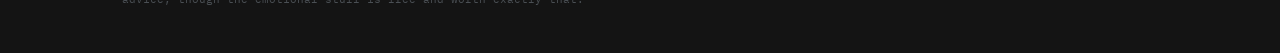
==== commit c07ce421: "Roster is fully database-driven; profile review pass - All 9 units (founding crew + Johnny) now live" ====
--- a/index.html
+++ b/index.html
@@ -72,8 +72,8 @@
       </div>
       <div class="fbody">
         <div class="fname">Johnny "The Drill" Sims</div>
-        <div class="fmeta">Site foreman + mountain safety · Age 42 · 6 ft of pure reliability · Won't discuss it</div>
-        <p class="fquote">"They said I couldn't put a spark plug in a relationship. Twelve engines later, still married to the job. Swipe right if you own your own vice grips."</p>
+        <div class="fmeta">Site foreman + mountain safety · won't discuss it · Member #001 · Profile locked · Torque-verified</div>
+        <p class="fquote">"Site foreman and the reason this site exists. Twelve engines rebuilt, zero text messages returned. Married to the job, separated from his feelings, retains full custody of the vice grips. Set the roster benchmark by accident and maintains it out of spite. Do not ask about the drill. He will tell you."</p>
         <div class="specs">
           <div class="spec">
             <label>Torque <span>MAX</span></label>
